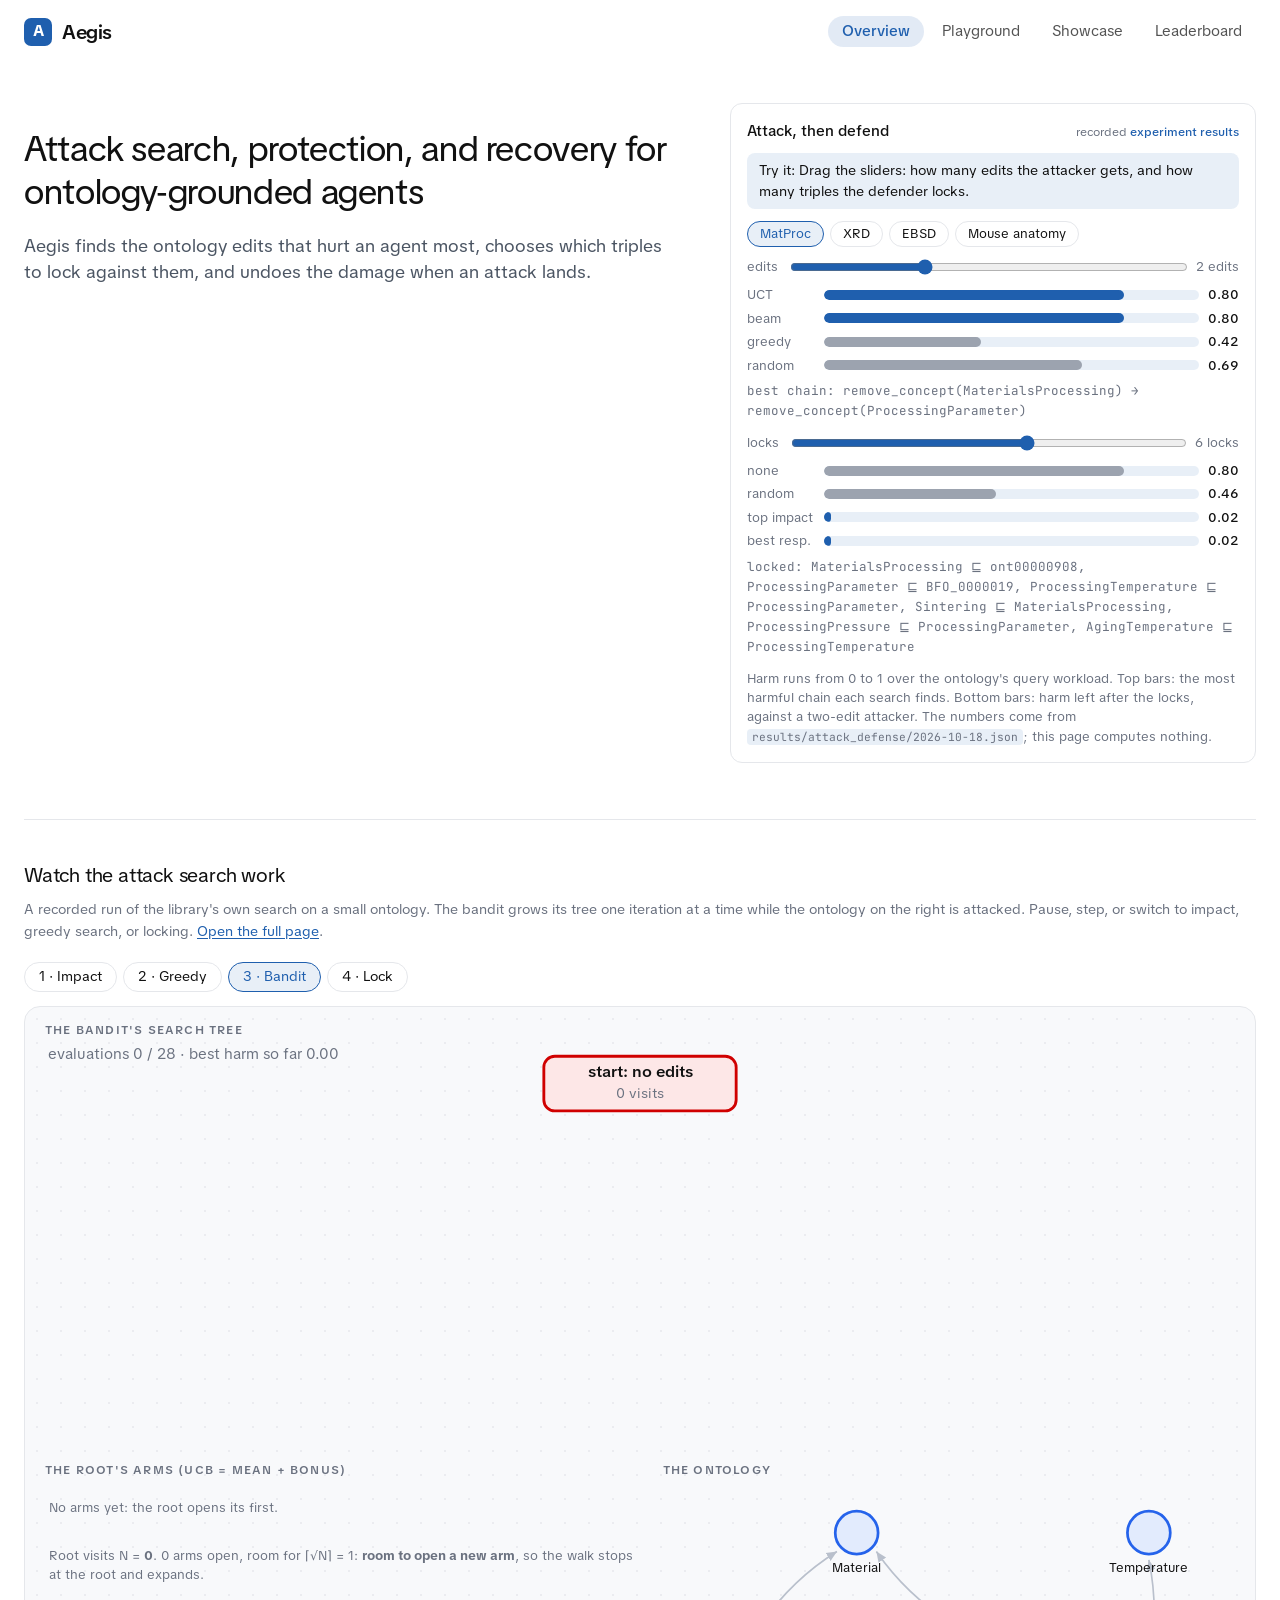
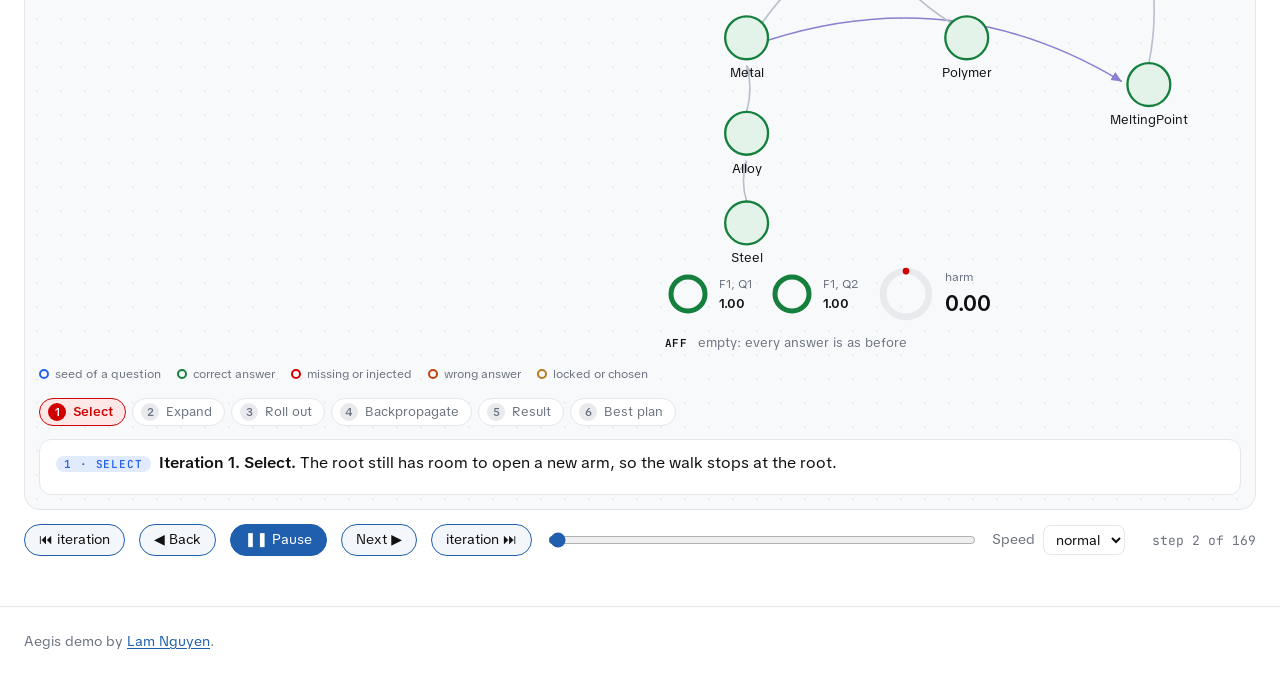
==== index.html @ e8155769 "Simplify: one shared header on every page (Overview, Playground, Showcase, and Leaderboard or Visual" ====
<!DOCTYPE html>
<html lang="en">
<head>
<meta charset="utf-8">
<meta name="viewport" content="width=device-width, initial-scale=1">
<link rel="preconnect" href="https://fonts.googleapis.com">
<link rel="preconnect" href="https://fonts.gstatic.com" crossorigin>
<link href="https://fonts.googleapis.com/css2?family=TikTok+Sans:wght@400;500;600;700&family=JetBrains+Mono:wght@400;500&display=swap" rel="stylesheet">
<link rel="icon" href="favicon.svg" type="image/svg+xml">
<link rel="stylesheet" href="style.css?v=3c8306c3">
<title>Aegis demo</title>
</head>
<body>
<a class="skip" href="#content">Skip to content</a>
<style>
.dsh { --dsh-acc: #1f5fae; box-sizing: border-box; max-width: 1280px; margin: 0 auto; padding: 16px 24px; display: flex; align-items: center;
  justify-content: space-between; gap: 12px 24px; flex-wrap: wrap; font-family: "TikTok Sans", system-ui, -apple-system, sans-serif; line-height: 1.4; }
.dsh a { text-decoration: none; color: inherit; }
.dsh-logo { display: flex; align-items: center; gap: 10px; font-size: 20px; font-weight: 600; letter-spacing: -0.02em; }
.dsh-mark { width: 28px; height: 28px; border-radius: 7px; background: #1f5fae; color: #fff; display: grid; place-items: center; font-size: 16px; font-weight: 700; }
.dsh-nav { display: flex; flex-wrap: wrap; gap: 4px; }
.dsh-nav a { padding: 5px 14px; border-radius: 999px; font-size: 15px; opacity: 0.72; }
.dsh-nav a:hover { opacity: 1; }
.dsh-nav a[aria-current] { opacity: 1; color: var(--dsh-acc); background: color-mix(in srgb, var(--dsh-acc) 13%, transparent); font-weight: 500; }
@media (max-width: 640px) { .dsh { padding: 12px 16px; } .dsh-nav a { padding: 4px 10px; font-size: 14px; } }
@media (prefers-color-scheme: dark) { .dsh { --dsh-acc: #6ea8ff; } }
</style>
<header class="dsh">
  <a class="dsh-logo" href="index.html"><span class="dsh-mark">A</span><span>Aegis</span></a>
  <nav class="dsh-nav" aria-label="Demos"><a href="index.html" aria-current="page">Overview</a><a href="playground.html">Playground</a><a href="showcase.html">Showcase</a><a href="leaderboard.html">Leaderboard</a></nav>
</header>
<main class="wrap" id="content" style="max-width:1280px">
<section class="hero">
  <div>
    <h1>Attack search, protection, and recovery for ontology-grounded agents</h1>
    <p class="lede">Aegis finds the ontology edits that hurt an agent most, chooses which triples to lock against them, and undoes the damage when an attack lands.</p>
  </div>
  <div class="demo-card" id="demo">
    <div class="head"><h3>Attack, then defend</h3><span class="tag">recorded <b>experiment results</b></span></div>
    <p class="try">Try it: Drag the sliders: how many edits the attacker gets, and how many triples the defender locks.</p>
    <div class="tabs" id="tabs" role="tablist"></div>
    <div class="slider"><span>edits</span><input id="budget" type="range" min="1" max="4" value="2" aria-label="Attacker edits"><span id="budget-out"></span></div>
    <div class="bars" id="attack"></div>
    <p class="chain" id="chain"></p>
    <div class="slider"><span>locks</span><input id="locks" type="range" min="0" max="5" value="3" aria-label="Locked triples"><span id="locks-out"></span></div>
    <div class="bars" id="defense"></div>
    <p class="chain" id="locked"></p>
    <p class="note">Harm runs from 0 to 1 over the ontology's query workload. Top bars: the most harmful chain each search finds. Bottom bars: harm left after the locks, against a two-edit attacker. The numbers come from <code>results/attack_defense/2026-10-18.json</code>; this page computes nothing.</p>
  </div>
</section>
<section class="block" id="watch">
  <h2>Watch the attack search work</h2>
  <p class="sub">A recorded run of the library's own search on a small ontology. The bandit grows its tree one iteration at a time while the ontology on the right is attacked. Pause, step, or switch to impact, greedy search, or locking. <a href="showcase.html">Open the full page</a>.</p>
  <div role="group" id="walk" data-act="2" data-autoplay="true" aria-label="Step-by-step replay">Loading the recorded run…</div>
</section>
<script src="demo.js?v=3a04c4bc"></script>
<script>/* Load the replay fresh: a cached page must never run an old one. */ fetch("walkthrough.js", { cache: "no-cache" }).then((r) => r.text()).then((t) => { const s = document.createElement("script"); s.textContent = t; document.body.append(s); });</script>
</main>
<footer class="site">Aegis demo by <a href="https://lamng3.com/">Lam Nguyen</a>.</footer>
</body>
</html>
---- style.css ----
:root {
  --primary: #1f5fae;
  --primary-5: rgba(31, 95, 174, 0.05);
  --primary-10: rgba(31, 95, 174, 0.1);
  --primary-15: rgba(31, 95, 174, 0.15);
  --primary-50: rgba(31, 95, 174, 0.5);
  --bg: #ffffff;
  --fg: #111111;
  --muted: #4b5563;
  --subtle: #6b7280;
  --faint: #9ca3af;
  --border: #e5e7eb;
  --warn: #a15c07;
  --warn-bg: rgba(161, 92, 7, 0.1);
  --bad: #b42318;
  --bad-bg: rgba(180, 35, 24, 0.09);
  --font: "TikTok Sans", ui-sans-serif, system-ui, -apple-system, "Segoe UI", sans-serif;
  --mono: "JetBrains Mono", ui-monospace, SFMono-Regular, Menlo, monospace;
}

@media (prefers-color-scheme: dark) {
  :root:not([data-theme="light"]) {
    --primary: #6ea8ff;
    --primary-5: rgba(110, 168, 255, 0.06);
    --primary-10: rgba(110, 168, 255, 0.1);
    --primary-15: rgba(110, 168, 255, 0.16);
    --primary-50: rgba(110, 168, 255, 0.5);
    --bg: #111214;
    --fg: #ececec;
    --muted: #b4b8bf;
    --subtle: #9096a0;
    --faint: #6b7280;
    --border: #2a2d33;
    --warn: #f0b252;
    --warn-bg: rgba(240, 178, 82, 0.12);
    --bad: #ff8a80;
    --bad-bg: rgba(255, 138, 128, 0.12);
  }
}

* { box-sizing: border-box; }
html { -webkit-text-size-adjust: 100%; scroll-behavior: smooth; }
body { margin: 0; background: var(--bg); color: var(--fg); font-family: var(--font); font-size: 16px; line-height: 1.55; }
::selection { background: var(--primary-15); }
a { color: var(--primary); text-underline-offset: 0.15em; }
button { font: inherit; color: inherit; }
button:not(:disabled) { cursor: pointer; }
.wrap { max-width: 1280px; margin: 0 auto; padding: 0 24px; }
.skip { position: absolute; left: -999px; top: 0; }
.skip:focus { left: 8px; top: 8px; background: var(--bg); padding: 8px; z-index: 5; }

/* Header */
header.site { display: flex; align-items: center; justify-content: space-between; gap: 24px; padding: 16px 24px; max-width: 1280px; margin: 0 auto; }
.logo { display: flex; align-items: center; gap: 10px; text-decoration: none; color: var(--fg); font-size: 22px; font-weight: 600; letter-spacing: -0.02em; }
.logo-mark { width: 30px; height: 30px; border-radius: 8px; background: var(--primary); color: var(--bg); display: grid; place-items: center; font-size: 18px; font-weight: 700; }
.logo b { color: var(--primary); font-weight: 600; }
nav.site { display: flex; align-items: center; gap: 24px; }
nav.site a { text-decoration: none; color: var(--fg); }
nav.site a:hover { color: var(--primary); }
nav.site a.pill { background: var(--primary-15); padding: 4px 16px; border-radius: 999px; }
nav.site a.pill:hover { background: var(--primary-50); color: var(--fg); }

/* Hero */
.hero { padding: 40px 0 56px; display: grid; grid-template-columns: 5fr 4fr; gap: 48px; align-items: start; }
.hero h1 { font-size: 36px; line-height: 1.2; font-weight: 400; margin: 24px 0 20px; max-width: 42rem; letter-spacing: -0.01em; }
.hero .lede { font-size: 18px; line-height: 1.4; color: var(--muted); margin: 0 0 28px; max-width: 42rem; }
.install { background: var(--primary-5); border: 1px solid var(--primary); border-radius: 10px; padding: 10px 14px; font-family: var(--mono); font-size: 13.5px; white-space: pre; overflow-x: auto; margin: 0 0 16px; }
.install .prompt { color: var(--primary-50); user-select: none; }
.actions { display: flex; gap: 8px; flex-wrap: wrap; }
.btn { border: 1px solid var(--primary); background: var(--primary-5); color: var(--fg); border-radius: 999px; padding: 4px 14px; font-size: 14px; text-decoration: none; }
.btn:hover:not(:disabled) { background: var(--primary-15); }
.btn:disabled { opacity: 0.45; }
.btn.solid { background: var(--primary); color: var(--bg); }

/* Live demo card */
.demo-card { border: 1px solid var(--border); border-radius: 12px; padding: 16px; }
.demo-card .head { display: flex; justify-content: space-between; align-items: baseline; margin-bottom: 10px; gap: 8px; }
.demo-card h3 { margin: 0; font-size: 15px; font-weight: 500; }
.tag { font-size: 12px; color: var(--subtle); white-space: nowrap; }
.tag b { color: var(--primary); font-weight: 500; }
.mems { display: grid; gap: 6px; margin: 4px 0 12px; }
.mem { border: 1px solid var(--border); border-radius: 8px; padding: 6px 10px; font-size: 13.5px; background: transparent; text-align: left; width: 100%; display: grid; grid-template-columns: 1fr auto; gap: 2px 10px; }
.mem:hover:not(:disabled) { border-color: var(--primary-50); }
.mem[aria-pressed="true"] { border-color: var(--primary); background: var(--primary-5); }
.mem .key { font-family: var(--mono); font-size: 12px; color: var(--subtle); }
.mem .txt { grid-column: 1; }
.mem.hidden { display: none; }
.chip { font-size: 11.5px; padding: 1px 8px; border-radius: 999px; align-self: start; grid-row: 1 / span 2; grid-column: 2; }
.chip.live { background: var(--primary-10); color: var(--primary); }
.chip.stale { background: var(--warn-bg); color: var(--warn); }
.chip.retracted { background: var(--bad-bg); color: var(--bad); }
.slider { display: grid; grid-template-columns: auto 1fr auto; gap: 10px; align-items: center; font-size: 13px; color: var(--subtle); }
.slider input { width: 100%; accent-color: var(--primary); }
.logline { font-family: var(--mono); font-size: 12px; color: var(--subtle); min-height: 2.9em; margin: 10px 0 0; }
.logline b { color: var(--fg); font-weight: 500; }
.note { font-size: 12.5px; color: var(--subtle); margin: 12px 0 0; }

/* Sections */
section.block { padding: 40px 0; border-top: 1px solid var(--border); }
section.block h2 { font-size: 20px; font-weight: 400; margin: 0 0 8px; }
section.block .sub { margin: 0 0 20px; font-size: 14px; color: var(--subtle); }
.cards { display: grid; grid-template-columns: repeat(auto-fill, minmax(260px, 1fr)); gap: 12px; }
a.card, div.card { border: 1px solid var(--border); border-radius: 12px; padding: 14px 16px; text-decoration: none; color: var(--fg); display: block; }
a.card:hover { border-color: var(--primary-50); background: var(--primary-5); }
a.card strong, div.card strong { display: block; font-weight: 500; margin-bottom: 2px; }
a.card span, div.card span { font-size: 14px; color: var(--muted); }

/* Manual */
.layout { max-width: 1280px; margin: 0 auto; padding: 0 24px; display: grid; grid-template-columns: 240px minmax(0, 1fr); gap: 48px; }
.nav { position: sticky; top: 0; align-self: start; max-height: 100vh; overflow-y: auto; padding: 8px 0 32px; font-size: 14px; }
.nav a { display: block; padding: 3px 10px; border-radius: 6px; text-decoration: none; color: var(--muted); }
.nav a:hover { color: var(--fg); background: var(--primary-5); }
.nav a[aria-current="page"] { color: var(--primary); background: var(--primary-10); font-weight: 500; }
.nav-part { margin: 18px 10px 4px; font-size: 11.5px; letter-spacing: 0.06em; text-transform: uppercase; color: var(--faint); }
.brand-desk { display: none; }
.search { width: 100%; padding: 6px 12px; border: 1px solid var(--border); border-radius: 999px; background: transparent; color: var(--fg); font: inherit; font-size: 14px; }
.search:focus { outline: 0; border-color: var(--primary); }
#results { list-style: none; padding: 0 0 0 10px; margin: 8px 0; }
#results li { margin: 4px 0; }
main { padding: 8px 0 64px; min-width: 0; max-width: 780px; }
.kicker { margin: 16px 0 0; font-size: 13px; color: var(--primary); }
h1 { font-size: 34px; font-weight: 400; line-height: 1.2; letter-spacing: -0.01em; margin: 4px 0 12px; }
.lede { font-size: 18px; line-height: 1.4; color: var(--muted); margin: 0 0 24px; }
h2 { font-size: 22px; font-weight: 500; margin: 40px 0 8px; letter-spacing: -0.01em; }
h3 { font-size: 17px; font-weight: 500; margin: 28px 0 6px; }
p, li { overflow-wrap: anywhere; }
li { margin: 3px 0; }
.toc { border: 1px solid var(--border); border-radius: 10px; padding: 10px 16px; margin: 0 0 24px; font-size: 14px; }
.toc strong { font-weight: 500; }
.toc ol { margin: 4px 0 0; padding-left: 1.2rem; }
.toc a { text-decoration: none; }
.callout { border-radius: 10px; padding: 10px 16px; margin: 18px 0; font-size: 15px; background: var(--primary-5); border-left: 3px solid var(--primary); }
.callout p:first-of-type { margin-top: 0; }
.callout p:last-child { margin-bottom: 0; }
.callout .label { display: block; font-size: 11.5px; letter-spacing: 0.06em; text-transform: uppercase; color: var(--primary); margin-bottom: 2px; }
.callout.next, .callout.warning { background: var(--warn-bg); border-color: var(--warn); }
.callout.next .label, .callout.warning .label { color: var(--warn); }
pre { background: var(--primary-5); border: 1px solid var(--border); border-radius: 10px; padding: 12px 14px; overflow-x: auto; font-family: var(--mono); font-size: 13.5px; line-height: 1.5; }
code { font-family: var(--mono); font-size: 0.9em; }
p code, li code, td code { background: var(--primary-10); border-radius: 4px; padding: 1px 5px; }
table { border-collapse: collapse; width: 100%; margin: 16px 0; font-size: 14.5px; display: block; overflow-x: auto; }
th, td { text-align: left; padding: 7px 12px; border-bottom: 1px solid var(--border); vertical-align: top; }
th { font-weight: 500; color: var(--subtle); }
footer.site { max-width: 1280px; margin: 0 auto; padding: 24px; border-top: 1px solid var(--border); font-size: 13.5px; color: var(--subtle); }
.nav-toggle, .nav-button { display: none; }

@media (max-width: 900px) {
  .hero { grid-template-columns: 1fr; gap: 28px; }
  .hero h1 { font-size: 30px; margin-top: 8px; }
  .layout { grid-template-columns: 1fr; gap: 0; }
  .nav { position: static; max-height: none; display: none; border-bottom: 1px solid var(--border); margin-bottom: 12px; }
  .nav-toggle:checked ~ .layout .nav { display: block; }
  .nav-button { display: inline-block; border: 1px solid var(--border); border-radius: 999px; padding: 2px 14px; font-size: 14px; }
  .brand-desk { display: block; font-weight: 500; padding: 4px 10px; }
  nav.site a:not(.pill) { display: none; }
  .wrap, .layout { padding: 0 16px; }
  header.site { padding: 12px 16px; }
}
.eyebrow { font-size: 12px; letter-spacing: 0.08em; text-transform: uppercase; color: var(--subtle); margin: 24px 0 4px; }
.prose-home { max-width: 780px; }
.prose-home h2 { margin-top: 28px; }

/* Attack and defense demo */
.tabs { display: flex; flex-wrap: wrap; gap: 6px; margin-bottom: 10px; }
.tab { border: 1px solid var(--border); background: transparent; border-radius: 999px; padding: 2px 12px; font-size: 13px; }
.tab[aria-selected="true"] { border-color: var(--primary); background: var(--primary-10); color: var(--primary); }
.bars { display: grid; gap: 4px; margin: 8px 0 6px; }
.bar { display: grid; grid-template-columns: 5.5em 1fr 2.6em; gap: 8px; align-items: center; font-size: 12.5px; color: var(--subtle); }
.bar i { display: block; height: 10px; border-radius: 5px; background: var(--primary-10); position: relative; overflow: hidden; }
.bar i::after { content: ""; position: absolute; inset: 0 auto 0 0; width: var(--w); background: var(--primary); border-radius: 5px; transition: width 0.2s; }
.bar.alt i::after { background: var(--faint); }
.bar b { font-weight: 500; color: var(--fg); text-align: right; font-variant-numeric: tabular-nums; }
.chain { font-family: var(--mono); font-size: 11.5px; color: var(--subtle); margin: 4px 0 12px; min-height: 2.6em; }

/* Phones: let grid children shrink so wide code scrolls inside its box instead of widening the page */
.hero > *, .layout > *, .demo-card, .cards > * { min-width: 0; }
.install, pre { max-width: 100%; }
.demo-card pre, .demo-card .bars { overflow-x: auto; }
@media (max-width: 900px) {
  body { overflow-x: hidden; }
  .bar { grid-template-columns: 5em 1fr 2.4em 3.2em; }
}
@media (max-width: 900px) {
  header.site { gap: 8px; }
  nav.site { gap: 8px; }
  .logo { font-size: 19px; gap: 8px; }
  nav.site a.pill { padding: 3px 10px; white-space: nowrap; font-size: 14px; }
}
body:not(:has(.layout)) .nav-button { display: none; }
/* Previous and next */
.pager { display: flex; justify-content: space-between; gap: 16px; margin: 40px 0 0; padding-top: 18px; border-top: 1px solid var(--border); }
.pager a { display: block; border: 1px solid var(--border); border-radius: 12px; padding: 10px 16px; text-decoration: none; color: var(--fg); min-width: 0; max-width: 48%; }
.pager a:hover { border-color: var(--primary-50); background: var(--primary-5); }
.pager a span { display: block; font-size: 12px; color: var(--subtle); }
.pager .next { margin-left: auto; text-align: right; }

.try { margin: 0 0 12px; padding: 7px 12px; border-radius: 8px; background: var(--primary-10); font-size: 13.5px; }

/* Arena: a ranked leaderboard in the manual's own theme (arena.js) */
.arena { margin: 8px 0 24px; }
main:has(.arena) { max-width: none; }
.arena .a-bar { display: flex; flex-wrap: wrap; gap: 10px 16px; align-items: center; margin: 0 0 14px; font-size: 14px; }
.arena .seg { display: inline-flex; gap: 6px; flex-wrap: wrap; }
.arena .seg button { border: 1px solid var(--border); background: transparent; border-radius: 999px; padding: 3px 13px; font-size: 13.5px; }
.arena .seg button[aria-pressed="true"] { border-color: var(--primary); background: var(--primary-10); color: var(--primary); }
.arena input[type="search"] { border: 1px solid var(--border); background: transparent; border-radius: 999px; padding: 4px 14px; font: inherit; font-size: 14px; min-width: 12em; color: var(--fg); }
.arena input[type="search"]:focus { outline: 0; border-color: var(--primary); }
.arena .a-sub { color: var(--subtle); font-size: 13.5px; margin: 0 0 14px; }
.podium { display: grid; grid-template-columns: repeat(3, minmax(0, 1fr)); gap: 12px; margin: 0 0 18px; align-items: end; }
.podium .slot { border: 1px solid var(--border); border-radius: 14px; padding: 14px 16px; display: grid; gap: 4px; position: relative; overflow: hidden; }
.podium .slot.r1 { order: 2; padding-top: 22px; padding-bottom: 20px; border-color: var(--gold); background: linear-gradient(180deg, color-mix(in srgb, var(--gold) 12%, transparent), transparent 70%); }
.podium .slot.r2 { order: 1; } .podium .slot.r3 { order: 3; }
.podium .slot.ours { box-shadow: inset 0 0 0 1.5px var(--primary-50); }
.medal { width: 28px; height: 28px; border-radius: 50%; display: grid; place-items: center; font-size: 14px; font-weight: 700; color: #fff; background: var(--m); }
.r1 .medal, td.rank .medal.r1 { --m: var(--gold); } .r2 .medal, td.rank .medal.r2 { --m: var(--silver); } .r3 .medal, td.rank .medal.r3 { --m: var(--bronze); }
.podium .name { font-weight: 500; font-size: 16px; overflow-wrap: anywhere; line-height: 1.25; }
.podium .score { font-size: 30px; font-weight: 500; letter-spacing: -0.01em; font-variant-numeric: tabular-nums; line-height: 1.1; }
.podium .meta { font-size: 12.5px; color: var(--subtle); min-height: 1.4em; }
.podium .slot.r1 .score { font-size: 36px; }
@media (max-width: 700px) { .podium { grid-template-columns: minmax(0, 1fr); } .podium .slot { order: unset !important; } }
.arena table { width: 100%; border-collapse: collapse; font-size: 14.5px; display: table; }
.arena th, .arena td { padding: 9px 10px; border-bottom: 1px solid var(--border); text-align: left; vertical-align: middle; }
.arena th { font-weight: 500; color: var(--subtle); white-space: nowrap; font-size: 13px; }
.arena th button { background: none; border: 0; padding: 0; font: inherit; color: inherit; cursor: pointer; }
.arena th button:hover, .arena th[aria-sort] button { color: var(--fg); }
.arena th[aria-sort="descending"] button::after { content: " ↓"; } .arena th[aria-sort="ascending"] button::after { content: " ↑"; }
.arena td.num, .arena th.num { text-align: right; font-variant-numeric: tabular-nums; }
.arena td.rank { width: 3.2em; }
.arena td.rank .medal { width: 24px; height: 24px; font-size: 12px; }
.arena td.rank .plain { color: var(--subtle); padding-left: 8px; }
.arena tr.ours td { background: var(--primary-5); }
.arena tr.ours td:first-child { box-shadow: inset 3px 0 0 var(--primary); }
.arena .nm { font-weight: 500; }
.arena .tags { display: flex; flex-wrap: wrap; gap: 4px 6px; margin-top: 3px; }
.arena .tag { display: inline-block; font-size: 11.5px; padding: 0 8px; border-radius: 999px; border: 1px solid var(--border); color: var(--subtle); white-space: nowrap; }
.arena .tag.ours { border-color: var(--primary-50); color: var(--primary); background: var(--primary-10); }
.arena .meter { display: grid; grid-template-columns: minmax(70px, 1fr) 3.4em; gap: 10px; align-items: center; min-width: 170px; }
.arena .meter i { display: block; height: 9px; border-radius: 5px; background: var(--primary-10); position: relative; overflow: hidden; }
.arena .meter i::after { content: ""; position: absolute; inset: 0 auto 0 0; width: var(--w); background: var(--primary); border-radius: 5px; }
.arena tr.other .meter i::after { background: var(--faint); }
.arena .meter b { font-weight: 500; text-align: right; font-variant-numeric: tabular-nums; }
.arena .none { color: var(--faint); }
.arena .a-foot { color: var(--subtle); font-size: 13px; margin: 12px 0 0; }
.arena .scroll { overflow-x: auto; }
@media (max-width: 720px) { .arena .opt { display: none; } .arena .meter { min-width: 120px; } }
:root { --gold: #b8860b; --silver: #8a94a3; --bronze: #b0693a; }
@media (prefers-color-scheme: dark) { :root:not([data-theme="light"]) { --gold: #d4a62a; --silver: #9aa4b2; --bronze: #c97b4a; } }

.btn.solid:hover:not(:disabled) { background: var(--primary); color: var(--bg); filter: brightness(1.12); }
.btn.solid:disabled { opacity: 0.5; }

/* Playground (pg.js) */
.pg { margin: 8px 0 24px; display: grid; gap: 16px; }
.pg-panel { border: 1px solid var(--border); border-radius: 12px; padding: 14px 16px; min-width: 0; }
.pg-panel > h3 { font-size: 15px; font-weight: 500; margin: 0 0 4px; }
.pg-panel > .pg-sub { font-size: 13.5px; color: var(--subtle); margin: 0 0 10px; }
.pg textarea { width: 100%; min-height: 9em; resize: vertical; border: 1px solid var(--border); border-radius: 10px; background: var(--primary-5); color: var(--fg); font: 13px/1.5 var(--mono); padding: 10px 12px; tab-size: 2; }
.pg textarea:focus, .pg select:focus, .pg input:focus { outline: 2px solid var(--primary); outline-offset: 1px; }
.pg select, .pg input[type="text"], .pg input[type="password"], .pg input[type="search"] { border: 1px solid var(--border); background: transparent; color: var(--fg); border-radius: 8px; padding: 5px 9px; font: inherit; font-size: 14px; max-width: 100%; }
.pg-row { display: flex; flex-wrap: wrap; gap: 8px 12px; align-items: center; margin: 10px 0 0; }
.pg-row .grow { flex: 1 1 14em; }
.pg-status { font-size: 13px; color: var(--subtle); }
.pg-line { font-size: 13.5px; color: var(--subtle); margin: 8px 0 0; }
.pg-line b { color: var(--fg); font-weight: 500; }
.pg-note { font-size: 13px; color: var(--subtle); margin: 8px 0 0; }
.pg-pre { font: 12.5px/1.5 var(--mono); background: var(--primary-5); border: 1px solid var(--border); border-radius: 10px; padding: 10px 12px; overflow: auto; margin: 8px 0 0; white-space: pre-wrap; }
.pg-scroll { overflow: auto; max-height: 26em; border: 1px solid var(--border); border-radius: 10px; margin-top: 10px; }
.pg-table { border-collapse: collapse; width: 100%; font-size: 13px; display: table; margin: 0; }
.pg-table th, .pg-table td { text-align: left; padding: 6px 10px; border-bottom: 1px solid var(--border); font-family: var(--mono); font-size: 12.5px; white-space: nowrap; }
.pg-table th { position: sticky; top: 0; background: var(--bg); color: var(--subtle); font-weight: 500; }
.pg-table tr:last-child td { border-bottom: 0; }
.pg-table td.pg-iri { color: var(--primary); } .pg-table td.pg-literal { color: var(--fg); } .pg-table td.pg-blank, .pg-table td.pg-unbound { color: var(--faint); }
.pg-error { border-left: 3px solid var(--bad, #b42318); background: color-mix(in srgb, var(--bad, #b42318) 10%, transparent); border-radius: 0 10px 10px 0; padding: 8px 12px; font: 13px/1.5 var(--mono); margin-top: 10px; white-space: pre-wrap; }
.pg-field { display: grid; gap: 3px; font-size: 12.5px; color: var(--subtle); }
.pg-field input { width: 100%; }
.pg-llm { display: grid; grid-template-columns: repeat(auto-fit, minmax(12em, 1fr)); gap: 10px; }
.pg-cols { display: grid; grid-template-columns: minmax(0, 1fr) minmax(0, 1fr); gap: 16px; }
@media (max-width: 900px) { .pg-cols { grid-template-columns: minmax(0, 1fr); } }
.pg-tag { display: inline-block; font-size: 11.5px; padding: 0 8px; border-radius: 999px; border: 1px solid var(--border); color: var(--subtle); }
.pg-tag.ok { border-color: var(--primary-50); color: var(--primary); background: var(--primary-10); }
.pg-tag.bad { border-color: var(--bad, #b42318); color: var(--bad, #b42318); }
.plan { list-style: none; margin: 8px 0 0; padding: 0; font: 12.5px/1.6 var(--mono); }
.plan li { display: flex; flex-wrap: wrap; gap: 4px 10px; align-items: baseline; padding-left: calc(var(--d) * 18px); }
.plan .op { color: var(--fg); } .plan .est { color: var(--subtle); }
.plan .rows { font-size: 11.5px; padding: 0 8px; border-radius: 999px; background: var(--primary-10); color: var(--primary); }
.plan .rows.off { background: color-mix(in srgb, var(--warn, #a15c07) 14%, transparent); color: var(--warn, #a15c07); }

.btn.solid:hover:not(:disabled) { background: var(--primary); color: var(--bg); filter: brightness(1.12); }
.btn.solid:disabled { opacity: 0.5; }
main:has(.pg) { max-width: none; }
.pg input[type="range"] { accent-color: var(--primary); }

/* Attack playground */
.tree, .tree ul { list-style: none; margin: 0; padding-left: 20px; border-left: 1px solid var(--border); }
.tree { border-left: 0; padding-left: 0; }
.tree li { margin: 4px 0; }
.cn { display: inline-flex; gap: 6px; align-items: center; font-size: 13.5px; border: 1px solid var(--border); border-radius: 999px; padding: 1px 10px; }
.cn.injected { border-style: dashed; border-color: var(--primary); color: var(--primary); }
.cn small { font-size: 11px; color: var(--subtle); }
.cn.hot { background: var(--bad-bg, rgba(180, 35, 24, 0.09)); }
.rel { font: 12.5px var(--mono); color: var(--subtle); margin: 2px 0; }
.rel.gone { text-decoration: line-through; }
.chain { font: 12.5px/1.6 var(--mono); }
.chain li { margin: 2px 0; }
.f1 { font-variant-numeric: tabular-nums; }
.pg progress { accent-color: var(--primary); width: 10em; height: 8px; }

/* Showcase page: a stage where the ontology and the search tree move together. Always light, in the art-visualization palette:
   a light surface, red for the attack and the cursor, green for what is right, orange for what is wrong, blue for seeds. */
main:has(#walk) { max-width: none; }
.stage { --s-bg: #f8f9fb; --s-surface: #ffffff; --s-fg: #111111; --s-dim: #6b7280; --s-line: #e5e7eb; --s-edge: #b9c0cc; --s-track: #e8eaee; --s-low: #9db0dc;
  --s-hit: #15803d; --s-hit-t: #e3f3e9; --s-seed: #2563eb; --s-seed-t: #e2ebfd; --s-bad: #d00000; --s-bad-t: #fde7e7; --s-spur: #c2410c; --s-spur-t: #fdebe0; --s-gold: #b7791f; --s-gold-t: #fbf0d6; --s-prop: #8b7fd0;
  position: relative; border-radius: 16px; color: var(--s-fg); overflow: hidden; border: 1px solid var(--s-line); background: var(--s-bg); }
.stage::before { content: ""; position: absolute; inset: 0; pointer-events: none; background-image: radial-gradient(var(--s-line) 1px, transparent 1px); background-size: 24px 24px; opacity: .7; }
.stage-grid { position: relative; display: grid; grid-template-columns: minmax(0, 1.05fr) minmax(0, 1fr); gap: 4px; padding: 14px 14px 4px; }
@media (max-width: 860px) { .stage-grid { grid-template-columns: minmax(0, 1fr); } }
.stage h4 { margin: 0 0 2px 6px; font-size: 12px; font-weight: 600; letter-spacing: .1em; text-transform: uppercase; color: var(--s-dim); }
.stage svg { width: 100%; height: auto; display: block; overflow: visible; }
.stage svg text { font-family: var(--font); fill: var(--s-fg); }

.caption { position: relative; margin: 0 14px 14px; padding: 12px 16px; border-radius: 12px; background: var(--s-surface); border: 1px solid var(--s-line); font-size: 15.5px; line-height: 1.45; min-height: 3.6em; }
.caption b { font-weight: 600; }
.caption .tag { display: inline-block; font: 600 11px var(--mono); letter-spacing: .08em; text-transform: uppercase; padding: 1px 8px; border-radius: 999px; margin-right: 8px; background: var(--s-seed-t); color: var(--s-seed); }
.caption .tag.attack { background: var(--s-bad-t); color: var(--s-bad); } .caption .tag.good { background: var(--s-hit-t); color: var(--s-hit); } .caption .tag.lock { background: var(--s-gold-t); color: var(--s-gold); }

/* graph */
.g-edge { fill: none; stroke: var(--s-edge); stroke-width: 1.7; transition: stroke .35s, opacity .35s, stroke-width .35s; }
.g-edge.prop { stroke-dasharray: 5 5; stroke: var(--s-prop); }
.g-edge.off { opacity: 0; }
.g-edge.gone { stroke: var(--s-bad); stroke-dasharray: 3 5; opacity: .6; }
.g-edge.new { stroke: var(--s-bad); stroke-width: 2.8; stroke-dasharray: 1; stroke-dashoffset: 0; animation: draw .7s ease-out; }
.g-edge.hot { stroke: var(--s-gold); stroke-width: 3.2; }
.g-edge.locked { stroke: var(--s-gold); stroke-width: 2.6; }
@keyframes draw { from { stroke-dashoffset: 1; } to { stroke-dashoffset: 0; } }
.g-node circle.body { fill: var(--s-surface); stroke: var(--s-edge); stroke-width: 1.8; transition: fill .35s, stroke .35s, opacity .35s; }
.g-node text { font-size: 13.5px; text-anchor: middle; dominant-baseline: central; pointer-events: none; }
.g-node { transition: opacity .35s; }
.g-node.off { opacity: 0; }
.g-node.hit circle.body { fill: var(--s-hit-t); stroke: var(--s-hit); stroke-width: 2.4; }
.g-node.seed circle.body { fill: var(--s-seed-t); stroke: var(--s-seed); stroke-width: 2.8; }
.g-node.spur circle.body { fill: var(--s-spur-t); stroke: var(--s-spur); stroke-width: 2.4; }
.g-node.miss circle.body { stroke: var(--s-bad); stroke-dasharray: 4 3; stroke-width: 2.2; }
.g-node.gone circle.body { stroke: var(--s-bad); stroke-dasharray: 3 4; fill: transparent; opacity: .7; }
.g-node.gone text { fill: var(--s-bad); opacity: .8; }
.g-node.new circle.body { fill: var(--s-bad-t); stroke: var(--s-bad); stroke-width: 2.6; }
.g-halo { opacity: 0; transition: opacity .5s, r .5s; pointer-events: none; }
.g-x { stroke: var(--s-bad); stroke-width: 2.6; stroke-linecap: round; transition: opacity .3s; }
.g-lock { transition: opacity .3s; }
.g-lock circle { fill: var(--s-surface); stroke: var(--s-gold); stroke-width: 1.6; } .g-lock path { fill: none; stroke: var(--s-gold); stroke-width: 1.6; } .g-lock rect { fill: var(--s-gold); }

/* gauges */
.gauges { display: flex; gap: 16px; align-items: center; flex-wrap: wrap; padding: 0 8px 6px; }
.gauge { display: flex; align-items: center; gap: 8px; font-size: 12px; color: var(--s-dim); }
.gauge svg { width: 46px; height: 46px; overflow: visible; }
.gauge circle { fill: none; stroke-width: 5; }
.gauge .trk { stroke: var(--s-track); } .gauge .val { stroke: var(--s-hit); stroke-linecap: round; transition: stroke-dasharray .5s, stroke .5s; }
.gauge b { font-size: 13px; color: var(--s-fg); display: block; font-weight: 600; }
.gauge.big svg { width: 62px; height: 62px; } .gauge.big .val { stroke: var(--s-bad); } .gauge.big b { font-size: 22px; }

/* left-hand panels */
.p-bars { display: grid; gap: 5px; padding: 8px 8px 4px; max-height: 392px; overflow: auto; }
.p-row { display: grid; grid-template-columns: minmax(8em, 15em) 1fr minmax(4.6em, max-content); gap: 10px; align-items: center; font-size: 12.5px; color: var(--s-dim); animation: rise .35s both; }
.p-row i { display: block; height: 10px; border-radius: 6px; background: var(--s-track); position: relative; overflow: hidden; }
.p-row i::after { content: ""; position: absolute; inset: 0 auto 0 0; width: var(--w); background: var(--s-seed); opacity: .75; border-radius: 6px; transform-origin: left; animation: grow .6s both; animation-delay: inherit; }
.p-row b { white-space: nowrap; text-align: right; font-weight: 600; color: var(--s-fg); font-variant-numeric: tabular-nums; }
.p-row.cur { color: var(--s-fg); } .p-row.cur i::after { background: var(--s-bad); opacity: 1; }
.p-row.pick { color: var(--s-fg); } .p-row.pick i::after { background: var(--s-hit); opacity: 1; }
.p-row.dim { opacity: .45; }
.p-row.lockrow i::after { background: var(--s-gold); opacity: 1; }
@keyframes grow { from { transform: scaleX(0); } to { transform: scaleX(1); } }
@keyframes rise { from { opacity: 0; transform: translateY(4px); } to { opacity: 1; transform: none; } }
.p-note { padding: 6px 10px 10px; font-size: 12.5px; color: var(--s-dim); }

/* tree */
.cell-tree { grid-column: 1 / -1; }
.cell-tree[hidden] { display: none; }
.t-edge { fill: none; stroke: var(--s-edge); stroke-linecap: round; opacity: .8; transition: stroke .4s, stroke-width .4s, opacity .4s; }
.t-edge.best { stroke: var(--s-gold); opacity: 1; }
.t-edge.sel { stroke: var(--s-bad); opacity: 1; }
.t-node { transition: transform .55s cubic-bezier(.3, .8, .3, 1), opacity .4s; }
.t-card { fill: var(--s-surface); stroke: var(--s-line); stroke-width: 1.4; transition: stroke .3s, fill .3s; }
.t-node.d0 .t-card { fill: var(--s-seed-t); stroke: var(--s-seed); }
.t-node.best .t-card { stroke: var(--s-gold); stroke-width: 2.2; }
.t-node.sel .t-card { stroke: var(--s-bad); stroke-width: 2.6; fill: var(--s-bad-t); }
.t-node.fresh .t-card { stroke: var(--s-hit); stroke-width: 2.6; fill: var(--s-hit-t); animation: pulse 1s ease-out; }
.t-node.d1.done { opacity: .6; }
.t-l1, .t-l2 { font-size: 14.5px; font-weight: 600; text-anchor: middle; }
.stage svg text.t-l2 { font-weight: 500; fill: var(--s-dim); }
.stage svg text.t-stat { font-size: 12.5px; text-anchor: middle; fill: var(--s-dim); font-variant-numeric: tabular-nums; }
.t-track { fill: var(--s-track); }
.t-bar { transition: width .4s, fill .4s; }
.stage svg text.t-star { font-size: 15px; text-anchor: middle; fill: var(--s-gold); opacity: 0; transition: opacity .3s; }
.t-node.best .t-star { opacity: 1; }
.t-node circle { stroke: var(--s-surface); stroke-width: 2; transition: r .4s, fill .4s, stroke .3s; }
.t-node.d2.best circle { stroke: var(--s-gold); stroke-width: 3; }
.t-node.d2.sel circle { stroke: var(--s-bad); stroke-width: 3; }
.t-node.d2.fresh circle { stroke: var(--s-hit); stroke-width: 3; animation: pulse 1s ease-out; }
.t-dlabel { font-size: 14px; font-weight: 600; }
.t-roll { fill: none; stroke: var(--s-spur); stroke-width: 2; stroke-dasharray: 4 5; animation: dash 1s linear infinite; }
.t-ghost { fill: var(--s-spur); }
@keyframes dash { to { stroke-dashoffset: -18; } }
@keyframes pulse { 0% { filter: drop-shadow(0 0 0 var(--s-hit)); } 40% { filter: drop-shadow(0 0 7px var(--s-hit)); } 100% { filter: none; } }
.stage svg text.t-ucb { font-size: 14px; fill: var(--s-bad); font-weight: 700; paint-order: stroke; stroke: var(--s-bg); stroke-width: 4px; }
.stage svg text.t-hud { font-size: 14px; fill: var(--s-dim); }
.stage svg text.t-harm { font-size: 14px; font-weight: 600; fill: var(--s-spur); }

/* the root's arms */
.arms { display: grid; gap: 7px; padding: 8px 8px 2px; }
.arm { display: grid; grid-template-columns: minmax(7em, 13em) 1fr auto 4.6em; gap: 10px; align-items: center; font-size: 12.5px; color: var(--s-dim); padding: 3px 6px; border-radius: 8px; border: 1px solid transparent; transition: background .25s, border-color .25s; }
.arm-name { color: var(--s-fg); font-weight: 500; white-space: nowrap; overflow: hidden; text-overflow: ellipsis; }
.arm-bar { display: flex; height: 12px; border-radius: 6px; background: var(--s-track); overflow: hidden; }
.arm-bar b { display: block; height: 100%; transition: width .45s; }
.arm-bonus { background: repeating-linear-gradient(135deg, var(--s-seed) 0 3px, transparent 3px 6px); opacity: .55; }
.arm-val { font-variant-numeric: tabular-nums; white-space: nowrap; color: var(--s-fg); }
.arm-n { text-align: right; font-variant-numeric: tabular-nums; }
.arm.chosen { border-color: var(--s-bad); background: var(--s-bad-t); }
.arm.chosen .arm-name::before { content: "▸ "; color: var(--s-bad); }
.arm.done { opacity: .55; } .arm.new .arm-val { color: var(--s-hit); font-weight: 600; }

/* transport and code */
.transport { display: flex; flex-wrap: wrap; gap: 10px 14px; align-items: center; margin: 14px 0 10px; }
.transport .btn { min-width: 2.6em; }
.transport input[type="range"] { flex: 1 1 220px; accent-color: var(--primary); }
.transport .count { font: 13px var(--mono); color: var(--subtle); min-width: 9em; text-align: right; }
.code-grid { display: grid; grid-template-columns: minmax(0, 1.6fr) minmax(0, 1fr); gap: 16px; margin-top: 16px; }
@media (max-width: 860px) { .code-grid { grid-template-columns: minmax(0, 1fr); } }
pre.pseudo { padding: 8px 0; white-space: pre; overflow-x: auto; }
pre.pseudo span.ln { display: block; padding: 0 14px 0 11px; border-left: 3px solid transparent; transition: background .25s, border-color .25s; }
pre.pseudo span.ln.on { background: color-mix(in srgb, #d00000 9%, var(--bg)); border-left-color: #d00000; color: var(--fg); font-weight: 500; }
pre.pseudo span.ln .res { display: block; font-style: normal; color: #15803d; font-weight: 500; white-space: normal; padding: 1px 0 3px 2.2em; }
@media (prefers-color-scheme: dark) { :root:not([data-theme="light"]) pre.pseudo span.ln.on { background: color-mix(in srgb, #ff6b6b 12%, var(--bg)); border-left-color: #ff6b6b; } :root:not([data-theme="light"]) pre.pseudo span.ln .res { color: #4ade80; } }
.vars { display: grid; gap: 6px; font-size: 13px; }
.vars div { display: grid; grid-template-columns: 7.5em 1fr; gap: 8px; align-items: baseline; }
.vars span { color: var(--subtle); } .vars code { word-break: break-word; }
.legend-art { display: flex; flex-wrap: wrap; gap: 6px 16px; padding: 0 14px 12px; font-size: 12px; color: var(--s-dim); position: relative; }
.legend-art span { display: inline-flex; align-items: center; gap: 6px; } .legend-art i { width: 10px; height: 10px; border-radius: 50%; border: 2px solid var(--c); display: inline-block; }
@media (prefers-reduced-motion: reduce) { .stage * { animation: none !important; transition: none !important; } }
.walk .seg { display: inline-flex; gap: 6px; flex-wrap: wrap; margin: 0 0 14px; }
.walk .seg button { border: 1px solid var(--border); background: transparent; border-radius: 999px; padding: 3px 14px; font-size: 14px; }
.walk .seg button[aria-pressed="true"] { border-color: var(--primary); background: var(--primary-10); color: var(--primary); }
.walk select { border: 1px solid var(--border); background: transparent; color: var(--fg); border-radius: 8px; padding: 4px 8px; font: inherit; }
.walk .transport label { display: inline-flex; align-items: center; gap: 8px; color: var(--subtle); font-size: 14px; }
.walk .panel-lite { border: 1px solid var(--border); border-radius: 12px; padding: 14px 16px; min-width: 0; }
.walk .panel-lite h3 { font-size: 15px; font-weight: 500; margin: 0 0 10px; }
.phases { position: relative; list-style: none; display: flex; flex-wrap: wrap; gap: 6px; margin: 0; padding: 0 14px 10px; counter-reset: ph; }
.phases li { counter-increment: ph; font-size: 13px; padding: 3px 12px 3px 8px; border-radius: 999px; border: 1px solid var(--s-line); background: var(--s-surface); color: var(--s-dim); display: inline-flex; align-items: center; gap: 7px; transition: background .25s, color .25s, border-color .25s; }
.phases li::before { content: counter(ph); display: inline-grid; place-items: center; width: 18px; height: 18px; border-radius: 50%; background: var(--s-track); color: var(--s-dim); font-size: 11px; font-weight: 600; }
.phases li.past { color: var(--s-fg); } .phases li.past::before { background: var(--s-hit-t); color: var(--s-hit); }
.phases li.on { border-color: var(--s-bad); background: var(--s-bad-t); color: var(--s-bad); font-weight: 600; } .phases li.on::before { background: var(--s-bad); color: #fff; }
.aff { display: flex; flex-wrap: wrap; align-items: center; gap: 6px 10px; padding: 2px 8px 8px; font-size: 12.5px; color: var(--s-dim); }
.aff > b { font: 600 11px var(--mono); letter-spacing: .08em; color: var(--s-fg); }
.aff-q { display: inline-flex; flex-wrap: wrap; gap: 4px; align-items: center; color: var(--s-fg); font-weight: 600; }
.aff i { font-style: normal; font-weight: 500; font-size: 12px; padding: 0 7px; border-radius: 999px; }
.aff i.rm { background: var(--s-bad-t); color: var(--s-bad); } .aff i.add { background: var(--s-spur-t); color: var(--s-spur); }
.cell-tree #wt-tree { overflow-x: auto; }
.cell-tree #wt-tree svg { min-width: 760px; }
.stage svg text.t-more { font-size: 12.5px; text-anchor: middle; fill: var(--s-dim); }
.t-node.d2 .t-l1 { font-size: 13px; }

/* the best attack plan */
.g-badge circle { fill: var(--s-surface); stroke: var(--s-bad); stroke-width: 2; stroke-dasharray: 3 3; }
.g-badge text { font-size: 12px; font-weight: 700; fill: var(--s-bad) !important; }
.g-badge.on circle { fill: var(--s-bad); stroke-dasharray: none; } .g-badge.on text { fill: #fff !important; }
.g-badge.now circle { animation: badge 1.2s ease-out; }
@keyframes badge { 0% { r: 11; } 30% { r: 15; } 100% { r: 11; } }
.plan { padding: 6px 8px 4px; }
.plan-title { margin: 0 0 10px; font-size: 14px; color: var(--s-fg); }
.stops { list-style: none; margin: 0; padding: 0; position: relative; }
.stops::before { content: ""; position: absolute; left: 13px; top: 14px; bottom: 14px; width: 2px; background: var(--s-line); }
.stop { position: relative; display: grid; grid-template-columns: 28px 1fr; gap: 12px; padding: 0 0 14px; opacity: .55; transition: opacity .3s; }
.stop.done, .stop.now { opacity: 1; }
.stop-n { z-index: 1; width: 28px; height: 28px; border-radius: 50%; display: grid; place-items: center; font: 700 13px var(--font); background: var(--s-surface); border: 2px solid var(--s-edge); color: var(--s-dim); }
.stop.done .stop-n { background: var(--s-bad-t); border-color: var(--s-bad); color: var(--s-bad); }
.stop.now .stop-n { background: var(--s-bad); border-color: var(--s-bad); color: #fff; }
.stop:first-child .stop-n { border-color: var(--s-hit); color: var(--s-hit); background: var(--s-hit-t); }
.stop-body { min-width: 0; border: 1px solid var(--s-line); background: var(--s-surface); border-radius: 10px; padding: 8px 12px; }
.stop.now .stop-body { border-color: var(--s-bad); box-shadow: 0 0 0 3px var(--s-bad-t); }
.stop-body > b { font-size: 14px; font-weight: 600; }
.stop-harm { display: grid; grid-template-columns: 1fr auto; gap: 10px; align-items: center; margin: 6px 0 4px; font-size: 12.5px; color: var(--s-dim); }
.stop-harm i { display: block; height: 8px; border-radius: 5px; background: var(--s-track); overflow: hidden; }
.stop-harm i b { display: block; height: 100%; background: var(--s-bad); border-radius: 5px; transition: width .4s; }
.stop-body .aff { padding: 2px 0 0; }
.stop-body .p-note { padding: 2px 0 0; }
.walk .plan, .walk .plan b, .walk .plan span, .walk .plan i, .walk .plan p, .walk .plan div { font-family: var(--font); }

/* Demo site */
main.demo-page { max-width: 1100px; }
main.demo-page:has(.pg, .arena) { max-width: 1280px; }
.demo-section { margin-top: 40px; }
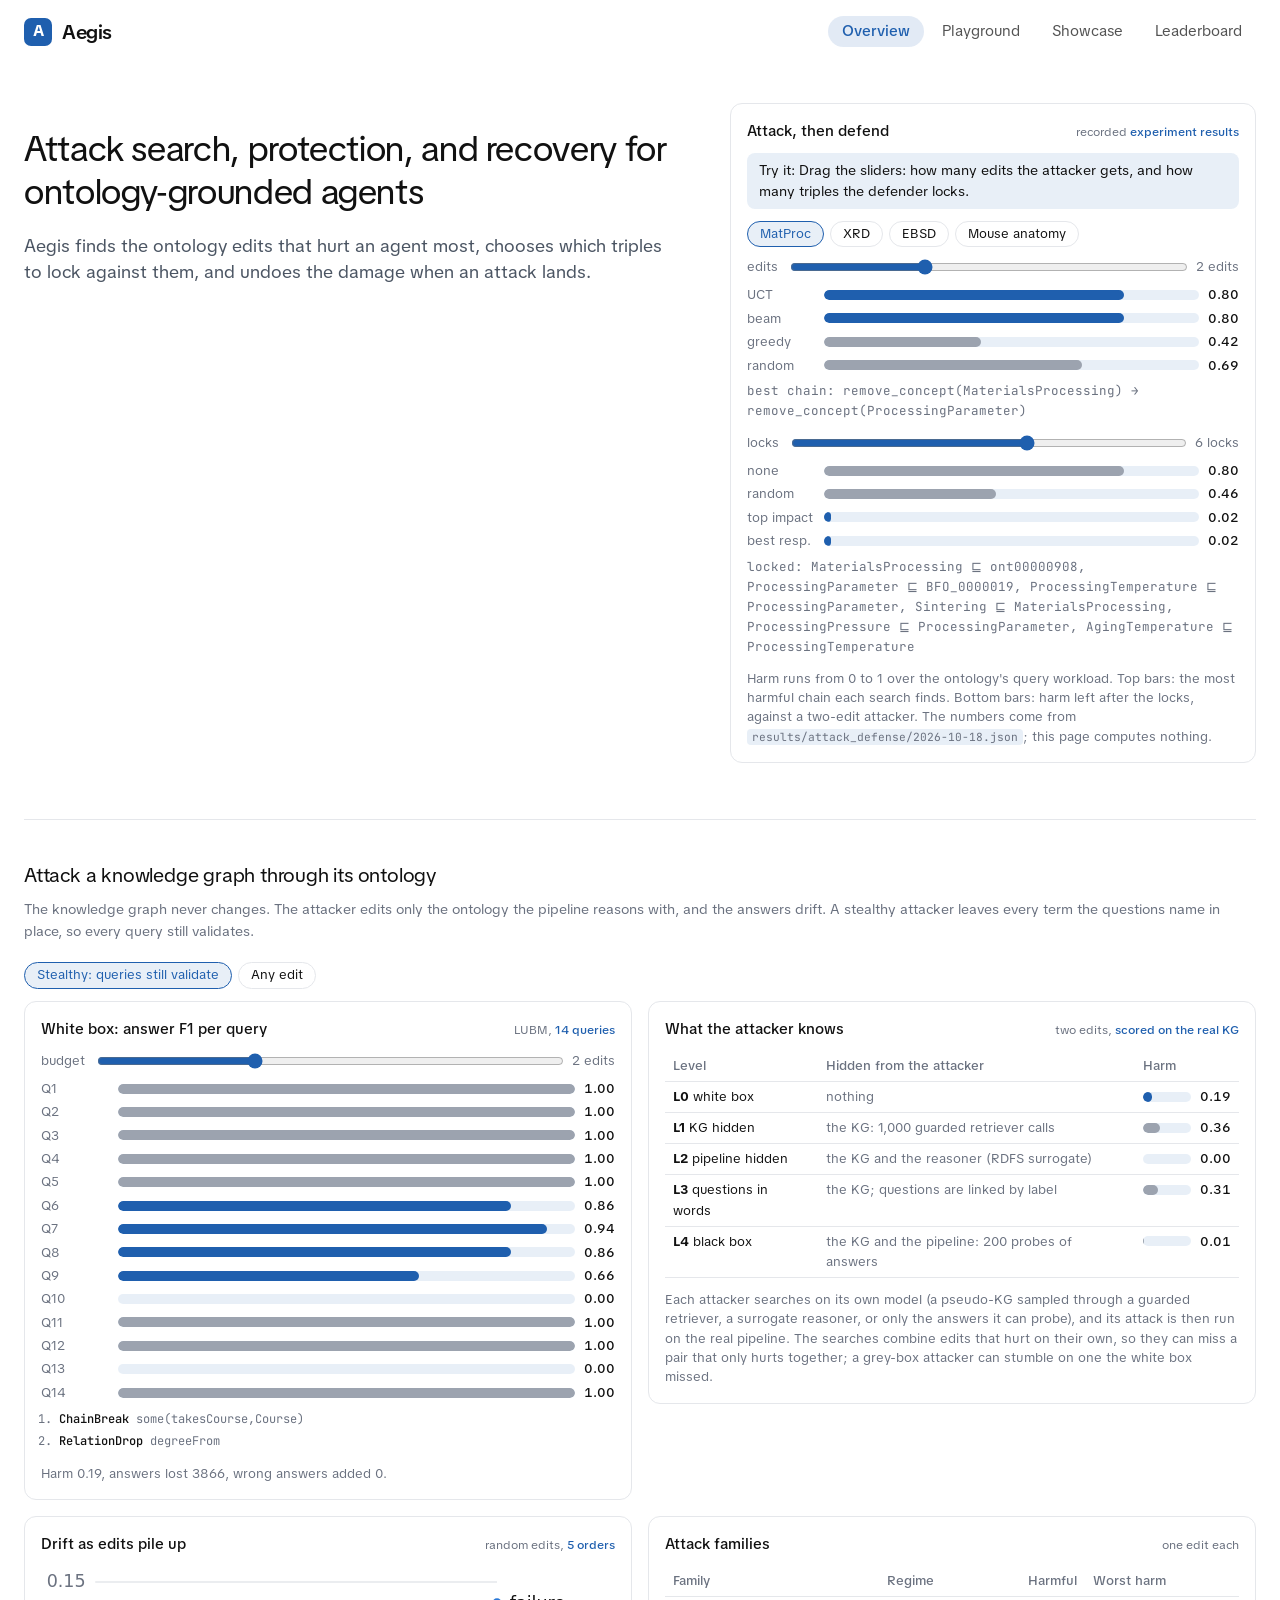
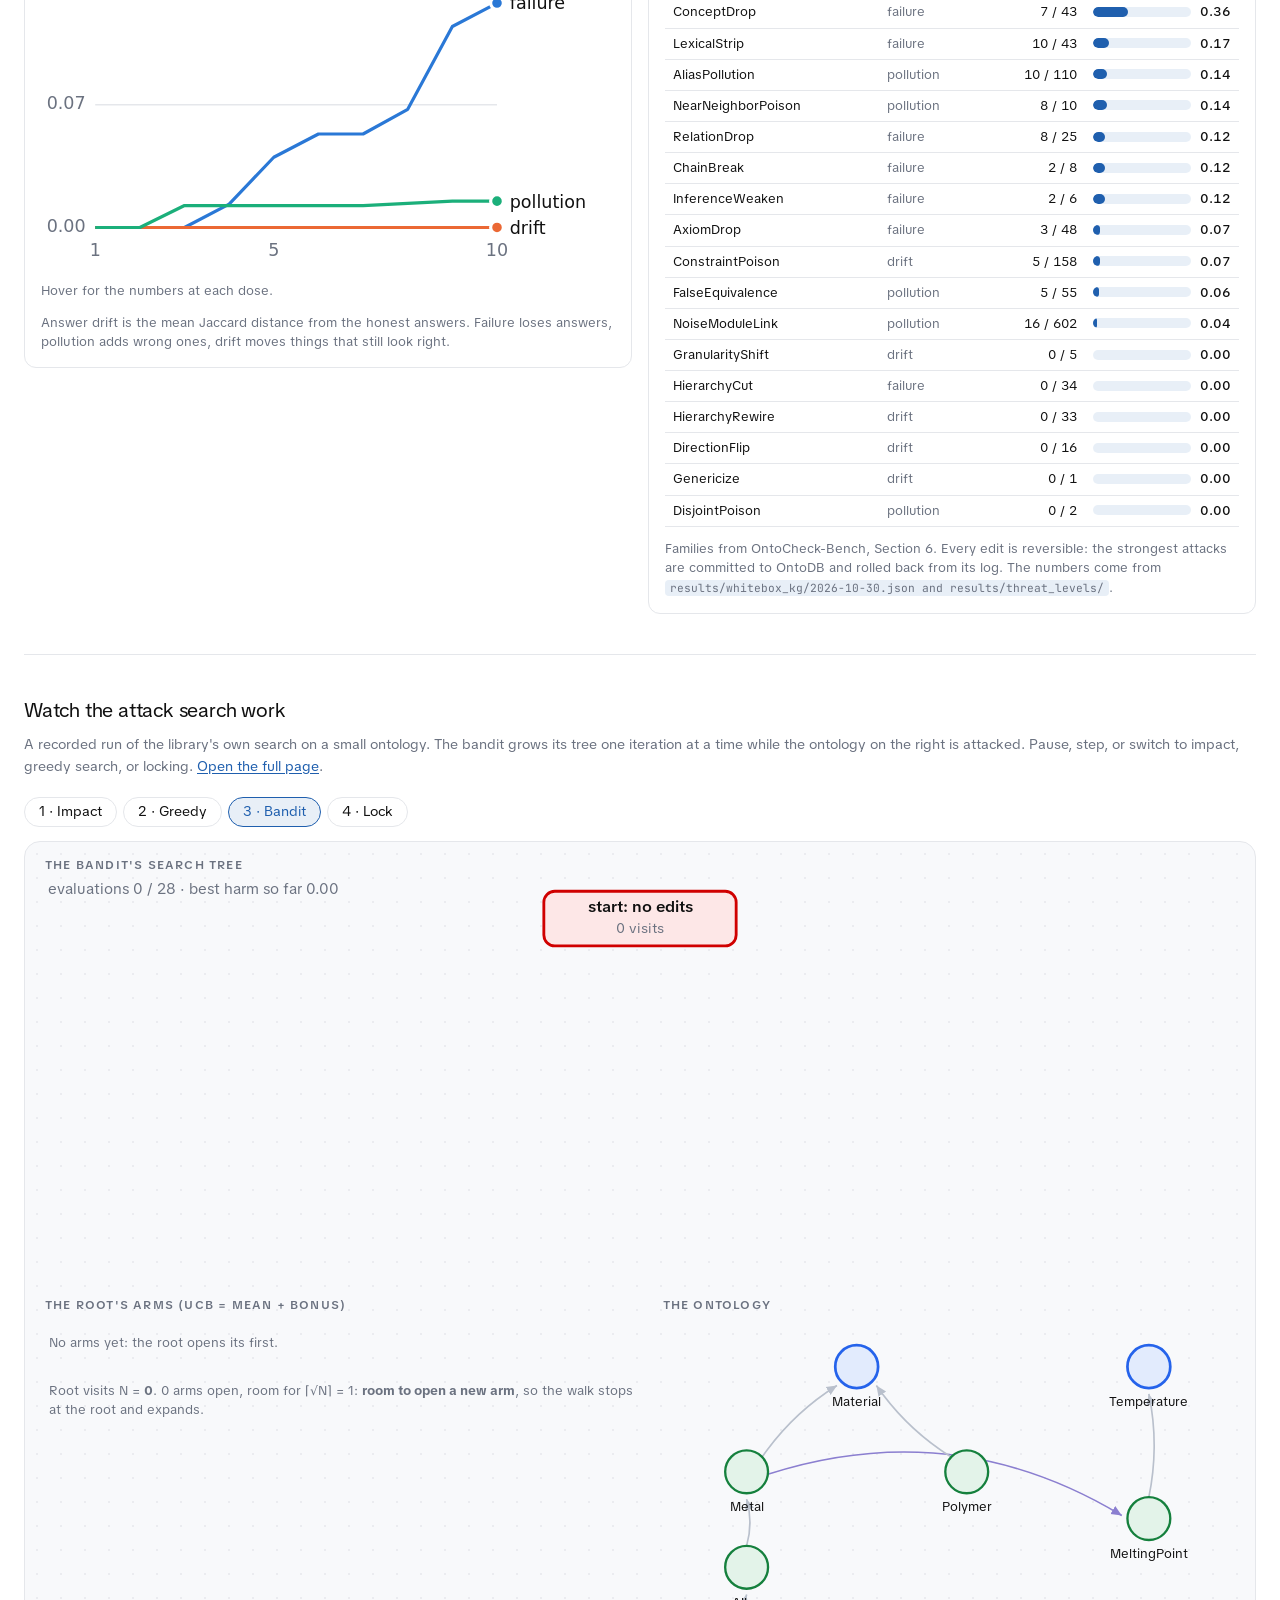
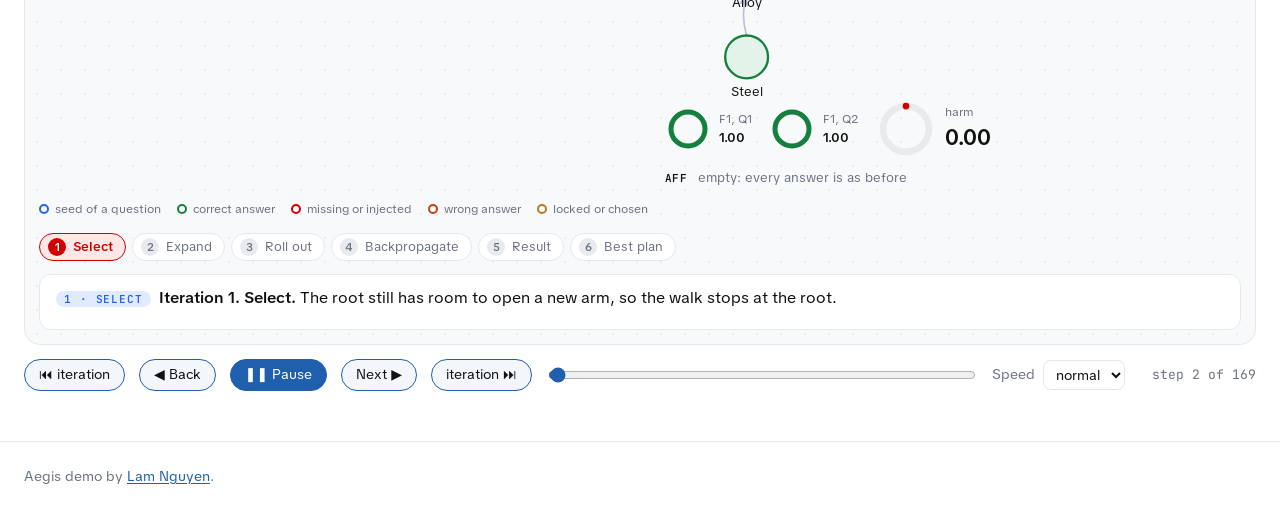
==== commit b64f2823: "Aegis demo: attack a knowledge graph through its ontology (threat levels, per-query F1, drift curves" ====
--- a/index.html
+++ b/index.html
@@ -7,7 +7,7 @@
 <link rel="preconnect" href="https://fonts.gstatic.com" crossorigin>
 <link href="https://fonts.googleapis.com/css2?family=TikTok+Sans:wght@400;500;600;700&family=JetBrains+Mono:wght@400;500&display=swap" rel="stylesheet">
 <link rel="icon" href="favicon.svg" type="image/svg+xml">
-<link rel="stylesheet" href="style.css?v=3c8306c3">
+<link rel="stylesheet" href="style.css?v=c5a575b6">
 <title>Aegis demo</title>
 </head>
 <body>
@@ -48,12 +48,43 @@
     <p class="note">Harm runs from 0 to 1 over the ontology's query workload. Top bars: the most harmful chain each search finds. Bottom bars: harm left after the locks, against a two-edit attacker. The numbers come from <code>results/attack_defense/2026-10-18.json</code>; this page computes nothing.</p>
   </div>
 </section>
+<section class="block" id="kg-attack">
+  <h2>Attack a knowledge graph through its ontology</h2>
+  <p class="sub">The knowledge graph never changes. The attacker edits only the ontology the pipeline reasons with, and the answers drift. A stealthy attacker leaves every term the questions name in place, so every query still validates.</p>
+  <div class="tabs" id="kg-arms" role="tablist"></div>
+  <div class="kg-grid">
+    <div class="demo-card">
+      <div class="head"><h3>White box: answer F1 per query</h3><span class="tag">LUBM, <b>14 queries</b></span></div>
+      <div class="slider"><span>budget</span><input id="kg-budget" type="range" min="1" max="4" value="2" aria-label="Edits"><span id="kg-budget-out"></span></div>
+      <div class="bars" id="kg-bars"></div>
+      <ol class="kg-mutations" id="kg-mutations"></ol>
+      <p class="note" id="kg-summary"></p>
+    </div>
+    <div class="demo-card">
+      <div class="head"><h3>What the attacker knows</h3><span class="tag">two edits, <b>scored on the real KG</b></span></div>
+      <table class="kg-table"><thead><tr><th scope="col">Level</th><th scope="col">Hidden from the attacker</th><th scope="col">Harm</th></tr></thead><tbody id="kg-levels"></tbody></table>
+      <p class="note">Each attacker searches on its own model (a pseudo-KG sampled through a guarded retriever, a surrogate reasoner, or only the answers it can probe), and its attack is then run on the real pipeline. The searches combine edits that hurt on their own, so they can miss a pair that only hurts together; a grey-box attacker can stumble on one the white box missed.</p>
+    </div>
+    <div class="demo-card">
+      <div class="head"><h3>Drift as edits pile up</h3><span class="tag">random edits, <b>5 orders</b></span></div>
+      <svg class="kg-drift" id="kg-drift" role="img" aria-label="Answer drift against number of random edits, for failure, drift, and pollution"></svg>
+      <p class="note" id="kg-drift-tip"></p>
+      <p class="note">Answer drift is the mean Jaccard distance from the honest answers. Failure loses answers, pollution adds wrong ones, drift moves things that still look right.</p>
+    </div>
+    <div class="demo-card">
+      <div class="head"><h3>Attack families</h3><span class="tag">one edit each</span></div>
+      <table class="kg-table"><thead><tr><th scope="col">Family</th><th scope="col">Regime</th><th scope="col" class="num">Harmful</th><th scope="col">Worst harm</th></tr></thead><tbody id="kg-families"></tbody></table>
+      <p class="note">Families from OntoCheck-Bench, Section 6. Every edit is reversible: the strongest attacks are committed to OntoDB and rolled back from its log. The numbers come from <code>results/whitebox_kg/2026-10-30.json and results/threat_levels/</code>.</p>
+    </div>
+  </div>
+</section>
 <section class="block" id="watch">
   <h2>Watch the attack search work</h2>
   <p class="sub">A recorded run of the library's own search on a small ontology. The bandit grows its tree one iteration at a time while the ontology on the right is attacked. Pause, step, or switch to impact, greedy search, or locking. <a href="showcase.html">Open the full page</a>.</p>
   <div role="group" id="walk" data-act="2" data-autoplay="true" aria-label="Step-by-step replay">Loading the recorded run…</div>
 </section>
 <script src="demo.js?v=3a04c4bc"></script>
+<script src="kgattack.js?v=bffe622e"></script>
 <script>/* Load the replay fresh: a cached page must never run an old one. */ fetch("walkthrough.js", { cache: "no-cache" }).then((r) => r.text()).then((t) => { const s = document.createElement("script"); s.textContent = t; document.body.append(s); });</script>
 </main>
 <footer class="site">Aegis demo by <a href="https://lamng3.com/">Lam Nguyen</a>.</footer>
--- a/style.css
+++ b/style.css
@@ -483,6 +483,28 @@
 .stop-body .p-note { padding: 2px 0 0; }
 .walk .plan, .walk .plan b, .walk .plan span, .walk .plan i, .walk .plan p, .walk .plan div { font-family: var(--font); }
 
+/* KG attack section */
+.kg-grid { display: grid; grid-template-columns: repeat(2, minmax(0, 1fr)); gap: 16px; align-items: start; margin-top: 12px; }
+.kg-mutations { font: 12px/1.6 var(--mono); color: var(--subtle); margin: 8px 0; padding-left: 18px; }
+.kg-mutations b { color: var(--fg); font-weight: 500; }
+.kg-table { display: table; font-size: 13px; margin: 0 0 8px; }
+.kg-table th, .kg-table td { padding: 5px 8px; }
+.kg-table .num { text-align: right; font-variant-numeric: tabular-nums; white-space: nowrap; }
+.kg-table .muted { color: var(--subtle); }
+.kg-table .bar.meter { grid-template-columns: 1fr 2.6em; min-width: 7em; }
+.kg-drift { width: 100%; height: auto; display: block; --s1: #2a78d6; --s2: #eb6834; --s3: #1baf7a; }
+.kg-drift .grid { stroke: var(--border); stroke-width: 1; }
+.kg-drift .tick, .kg-drift .lab { font: 11px var(--sans, system-ui); fill: var(--subtle); }
+.kg-drift .lab { fill: var(--fg); }
+.kg-drift .line { fill: none; stroke-width: 2; stroke-linejoin: round; }
+.kg-drift .cross { stroke: var(--subtle); stroke-width: 1; stroke-dasharray: 3 3; }
+.kg-drift .s1 { stroke: var(--s1); } .kg-drift .s2 { stroke: var(--s2); } .kg-drift .s3 { stroke: var(--s3); }
+.kg-drift .dot { stroke: var(--bg); stroke-width: 2; }
+.kg-drift .dot.s1 { fill: var(--s1); } .kg-drift .dot.s2 { fill: var(--s2); } .kg-drift .dot.s3 { fill: var(--s3); }
+@media (prefers-color-scheme: dark) { .kg-drift { --s1: #3987e5; --s2: #d95926; --s3: #199e70; } }
+.tab:disabled { opacity: 0.45; cursor: default; }
+@media (max-width: 900px) { .kg-grid { grid-template-columns: minmax(0, 1fr); } .kg-table { display: block; overflow-x: auto; } }
+
 /* Demo site */
 main.demo-page { max-width: 1100px; }
 main.demo-page:has(.pg, .arena) { max-width: 1280px; }
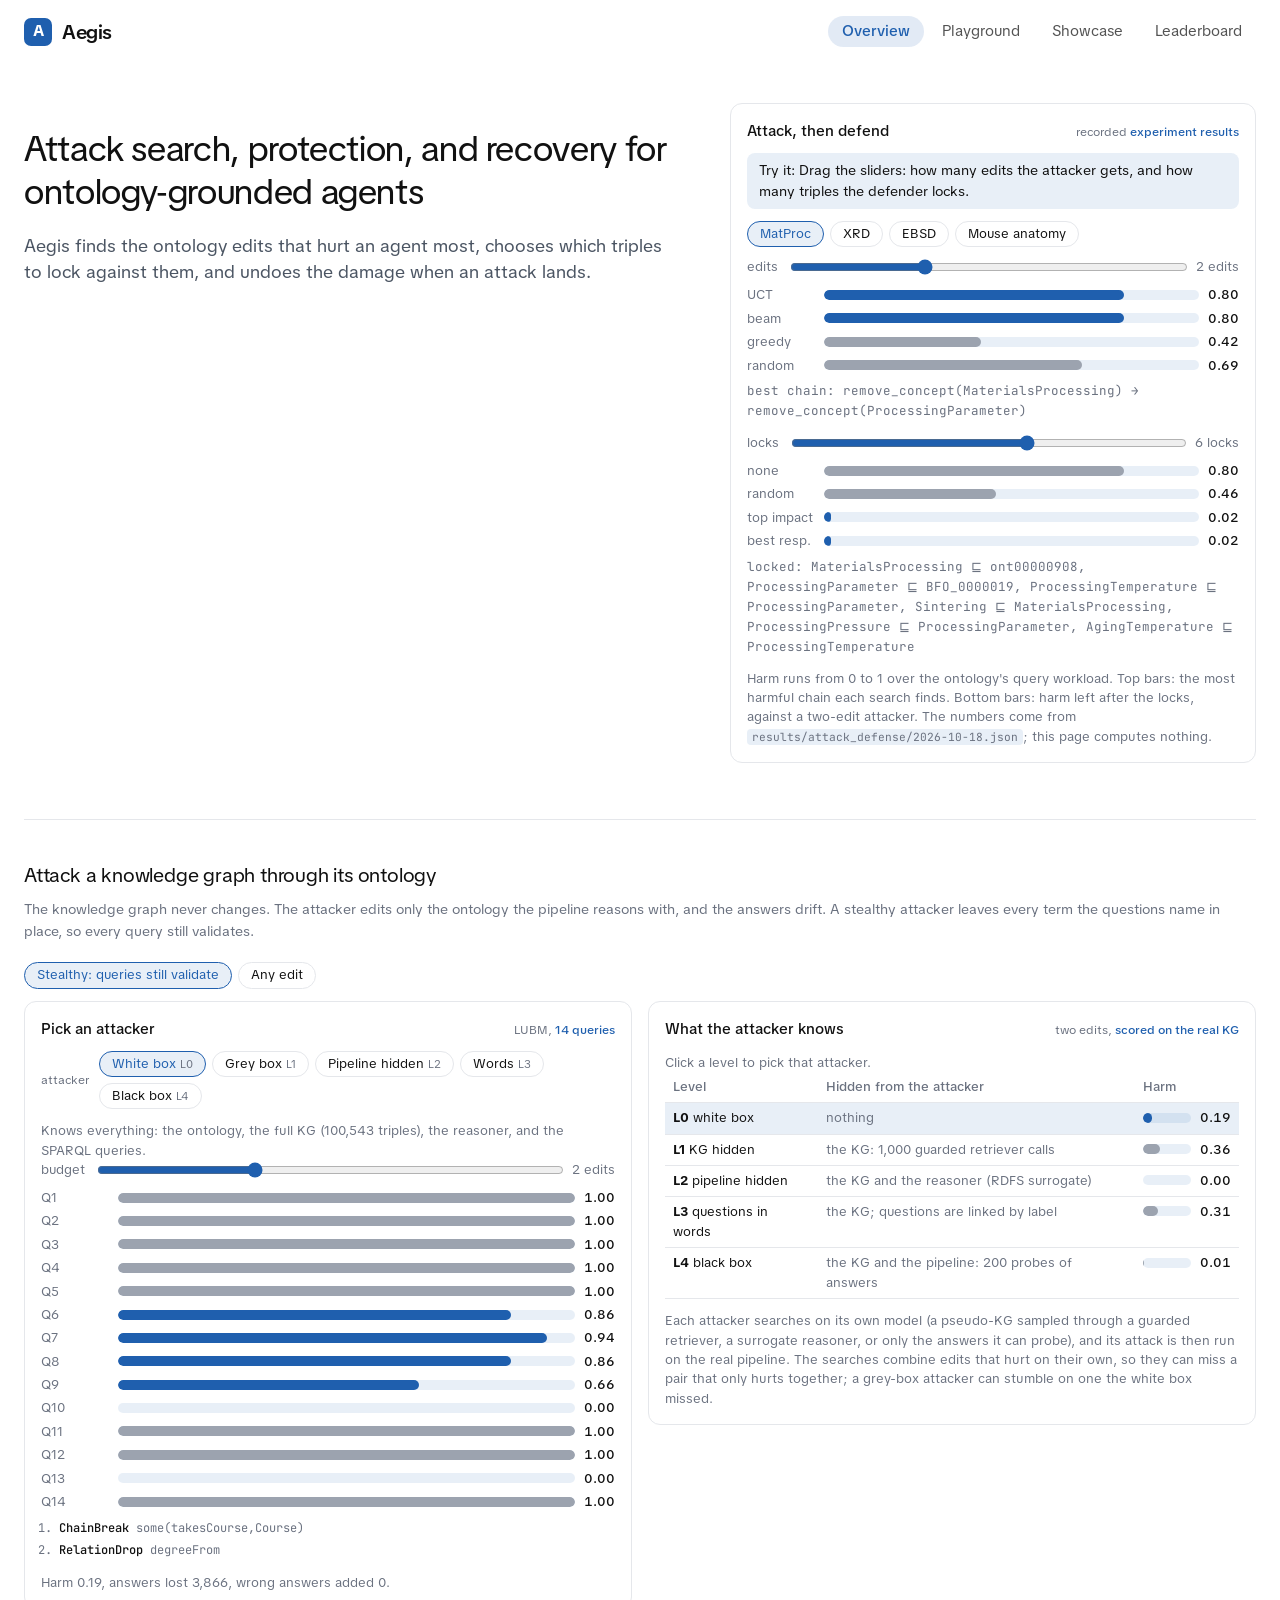
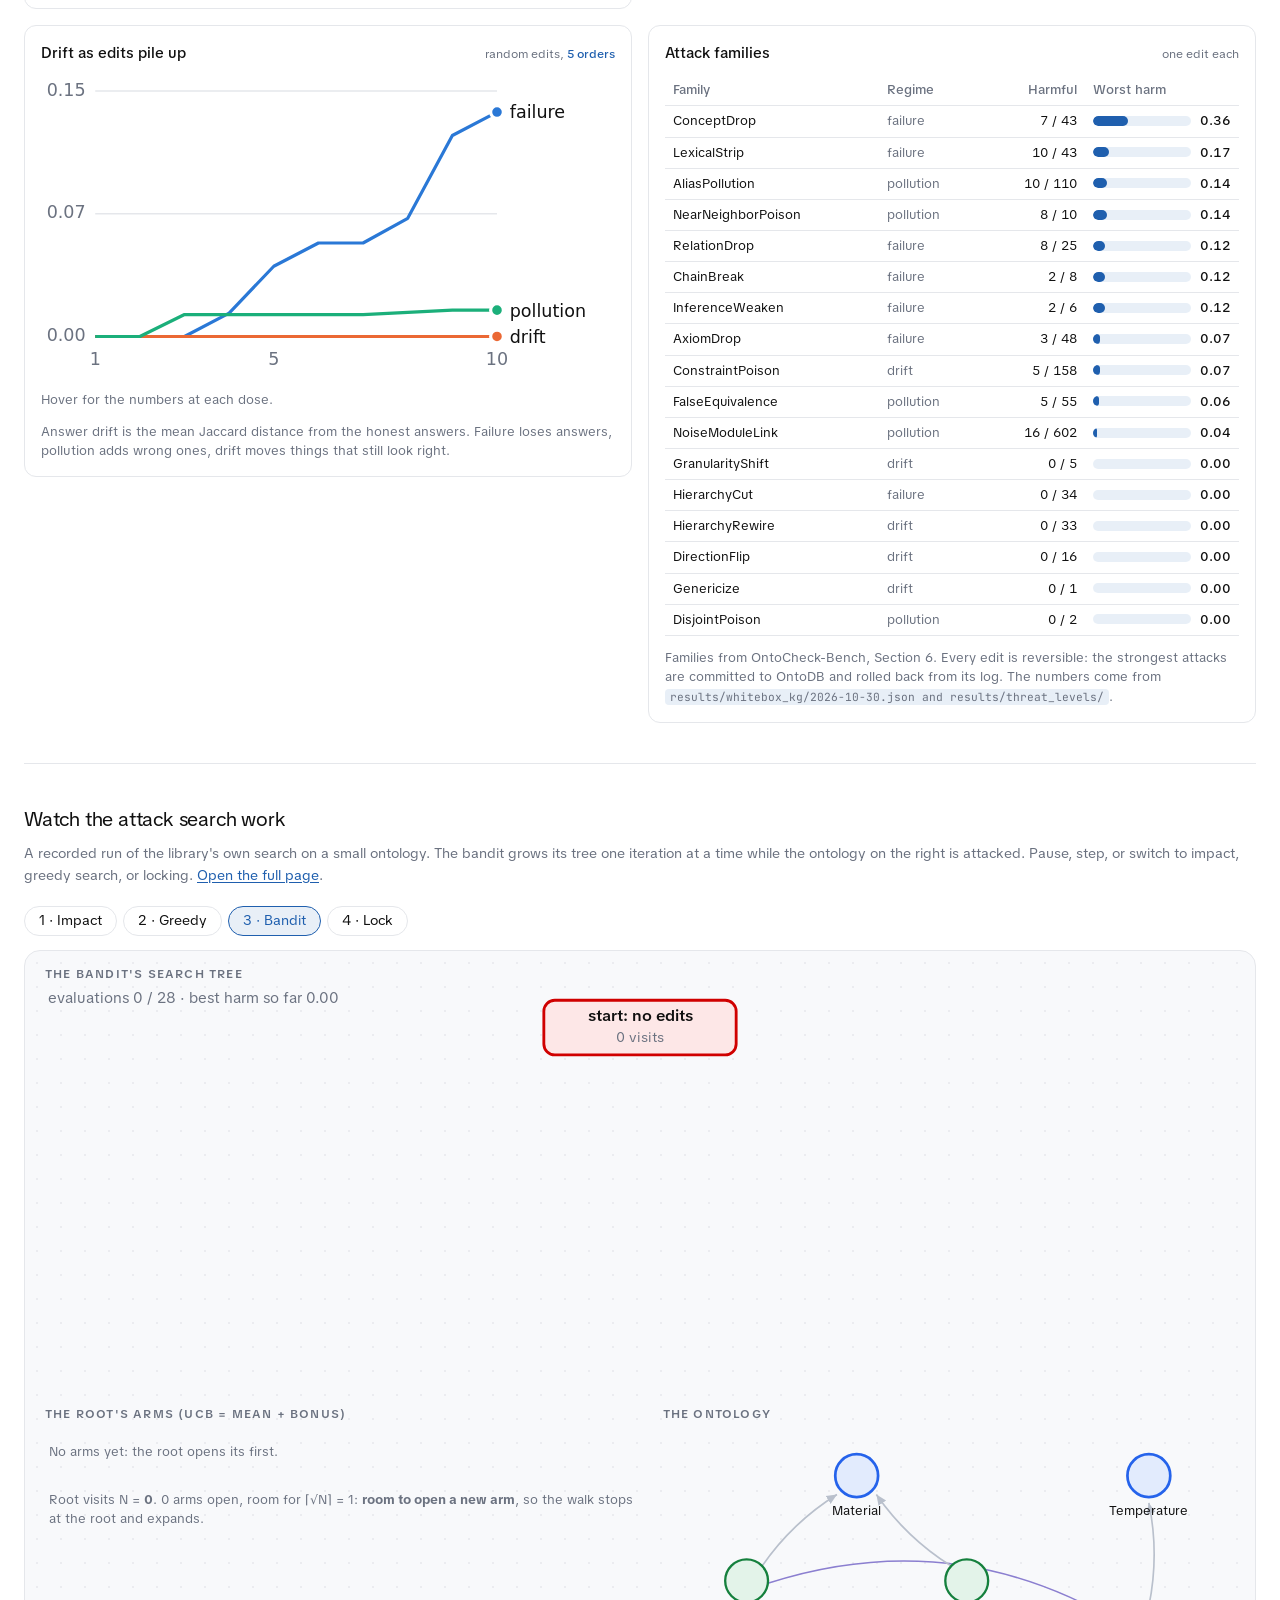
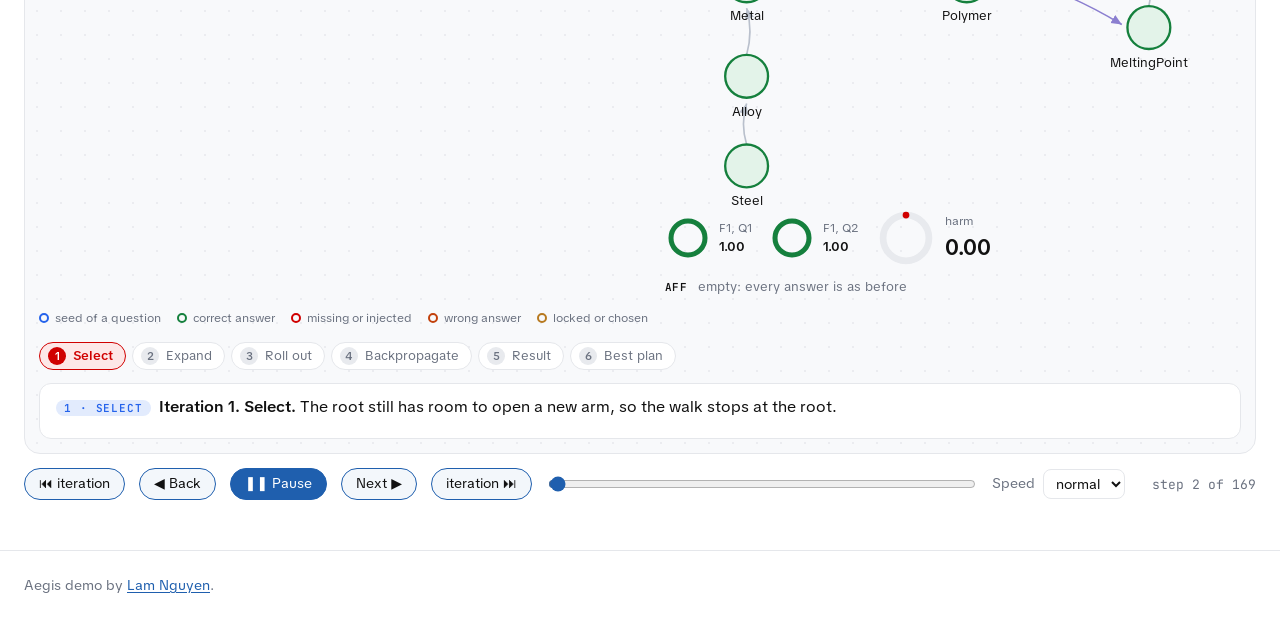
==== commit 794abed4: "Aegis demo: pick an attacker (L0-L4) and its assumptions." ====
--- a/index.html
+++ b/index.html
@@ -7,7 +7,7 @@
 <link rel="preconnect" href="https://fonts.gstatic.com" crossorigin>
 <link href="https://fonts.googleapis.com/css2?family=TikTok+Sans:wght@400;500;600;700&family=JetBrains+Mono:wght@400;500&display=swap" rel="stylesheet">
 <link rel="icon" href="favicon.svg" type="image/svg+xml">
-<link rel="stylesheet" href="style.css?v=c5a575b6">
+<link rel="stylesheet" href="style.css?v=75744440">
 <title>Aegis demo</title>
 </head>
 <body>
@@ -54,14 +54,17 @@
   <div class="tabs" id="kg-arms" role="tablist"></div>
   <div class="kg-grid">
     <div class="demo-card">
-      <div class="head"><h3>White box: answer F1 per query</h3><span class="tag">LUBM, <b>14 queries</b></span></div>
-      <div class="slider"><span>budget</span><input id="kg-budget" type="range" min="1" max="4" value="2" aria-label="Edits"><span id="kg-budget-out"></span></div>
+      <div class="head"><h3>Pick an attacker</h3><span class="tag">LUBM, <b>14 queries</b></span></div>
+      <div class="kg-pick" id="kg-pick"></div>
+      <p class="note" id="kg-knows"></p>
+      <div class="slider" id="kg-budget-row"><span>budget</span><input id="kg-budget" type="range" min="1" max="4" value="2" aria-label="Edits"><span id="kg-budget-out"></span></div>
       <div class="bars" id="kg-bars"></div>
       <ol class="kg-mutations" id="kg-mutations"></ol>
       <p class="note" id="kg-summary"></p>
     </div>
     <div class="demo-card">
       <div class="head"><h3>What the attacker knows</h3><span class="tag">two edits, <b>scored on the real KG</b></span></div>
+      <p class="note">Click a level to pick that attacker.</p>
       <table class="kg-table"><thead><tr><th scope="col">Level</th><th scope="col">Hidden from the attacker</th><th scope="col">Harm</th></tr></thead><tbody id="kg-levels"></tbody></table>
       <p class="note">Each attacker searches on its own model (a pseudo-KG sampled through a guarded retriever, a surrogate reasoner, or only the answers it can probe), and its attack is then run on the real pipeline. The searches combine edits that hurt on their own, so they can miss a pair that only hurts together; a grey-box attacker can stumble on one the white box missed.</p>
     </div>
@@ -84,7 +87,7 @@
   <div role="group" id="walk" data-act="2" data-autoplay="true" aria-label="Step-by-step replay">Loading the recorded run…</div>
 </section>
 <script src="demo.js?v=3a04c4bc"></script>
-<script src="kgattack.js?v=bffe622e"></script>
+<script src="kgattack.js?v=04e67890"></script>
 <script>/* Load the replay fresh: a cached page must never run an old one. */ fetch("walkthrough.js", { cache: "no-cache" }).then((r) => r.text()).then((t) => { const s = document.createElement("script"); s.textContent = t; document.body.append(s); });</script>
 </main>
 <footer class="site">Aegis demo by <a href="https://lamng3.com/">Lam Nguyen</a>.</footer>
--- a/style.css
+++ b/style.css
@@ -485,6 +485,12 @@
 
 /* KG attack section */
 .kg-grid { display: grid; grid-template-columns: repeat(2, minmax(0, 1fr)); gap: 16px; align-items: start; margin-top: 12px; }
+.kg-pick { display: grid; grid-template-columns: auto 1fr; gap: 6px 10px; align-items: center; margin: 4px 0 6px; }
+.kg-pick > span { font-size: 12px; color: var(--subtle); }
+.kg-pick .tabs { margin: 0; }
+.kg-pick .tab small { color: var(--subtle); margin-left: 4px; }
+#kg-levels tr { cursor: pointer; }
+#kg-levels tr.on td { background: var(--primary-10); }
 .kg-mutations { font: 12px/1.6 var(--mono); color: var(--subtle); margin: 8px 0; padding-left: 18px; }
 .kg-mutations b { color: var(--fg); font-weight: 500; }
 .kg-table { display: table; font-size: 13px; margin: 0 0 8px; }
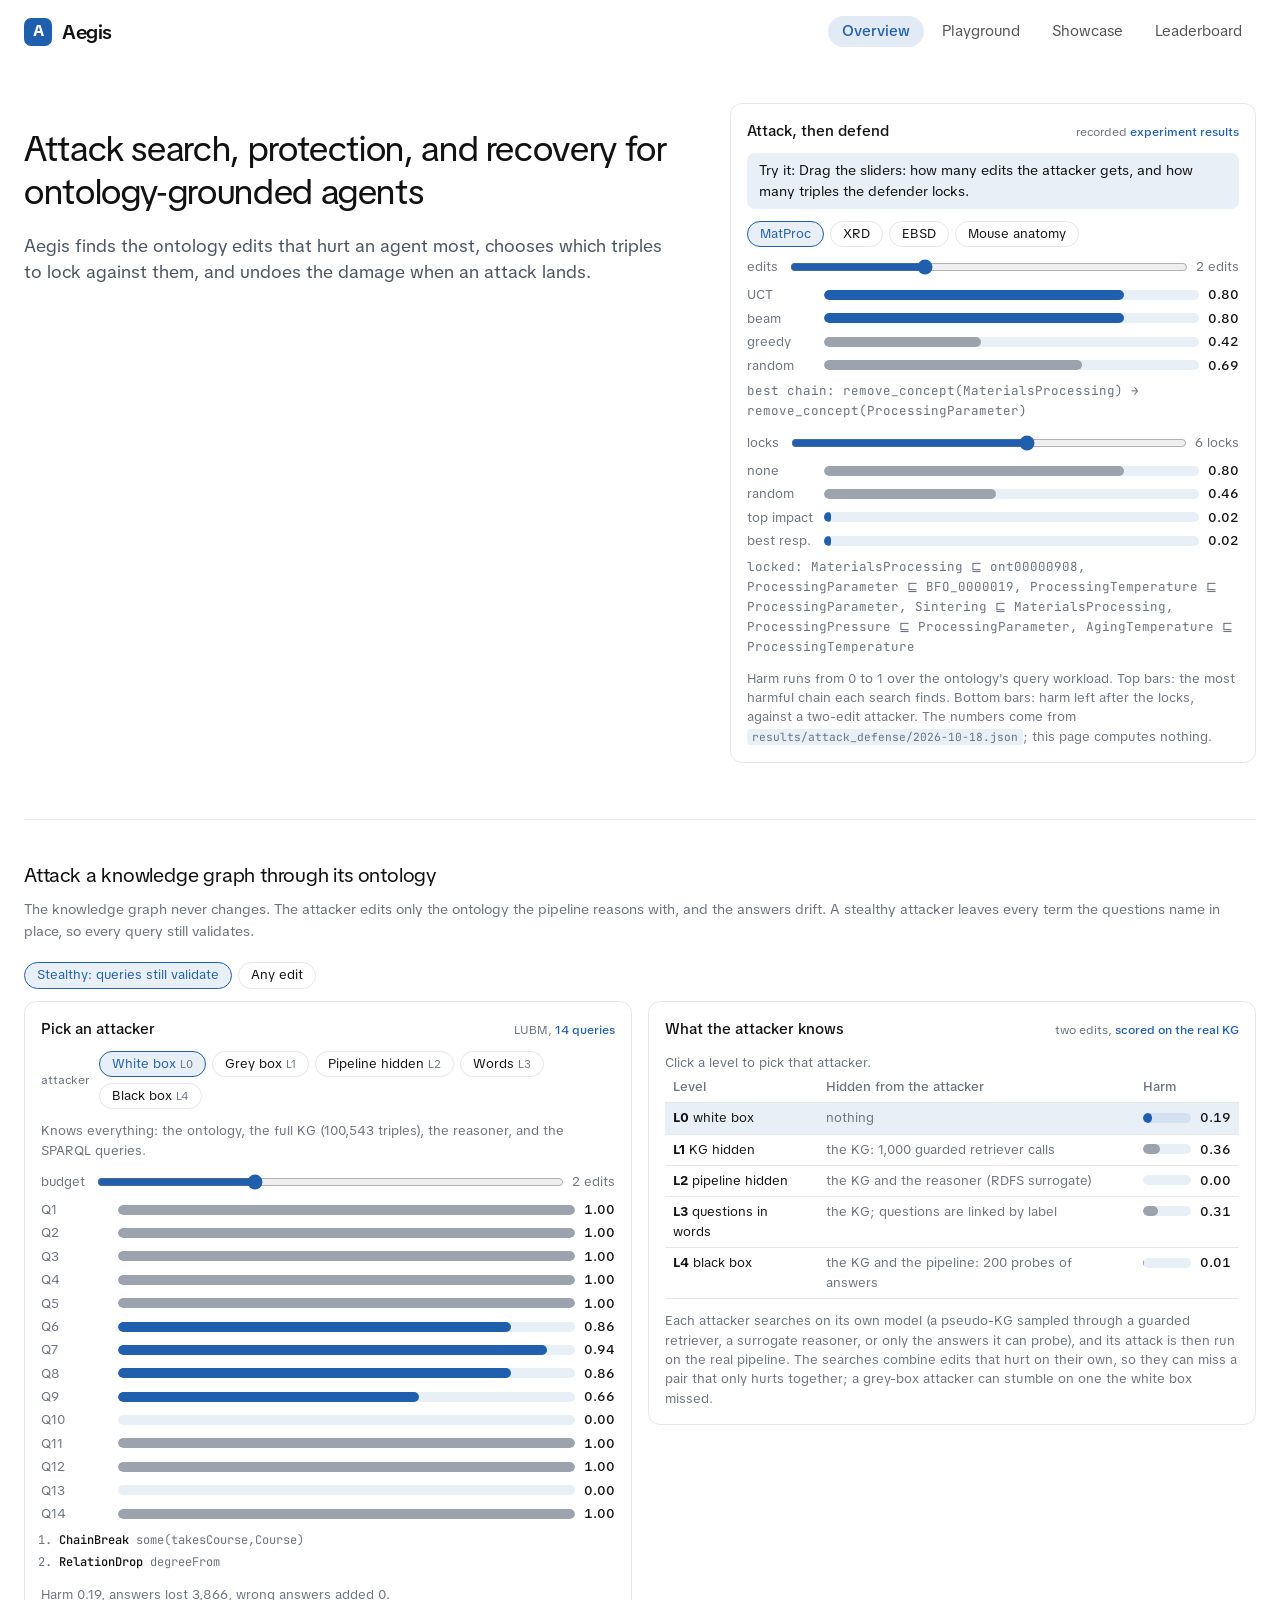
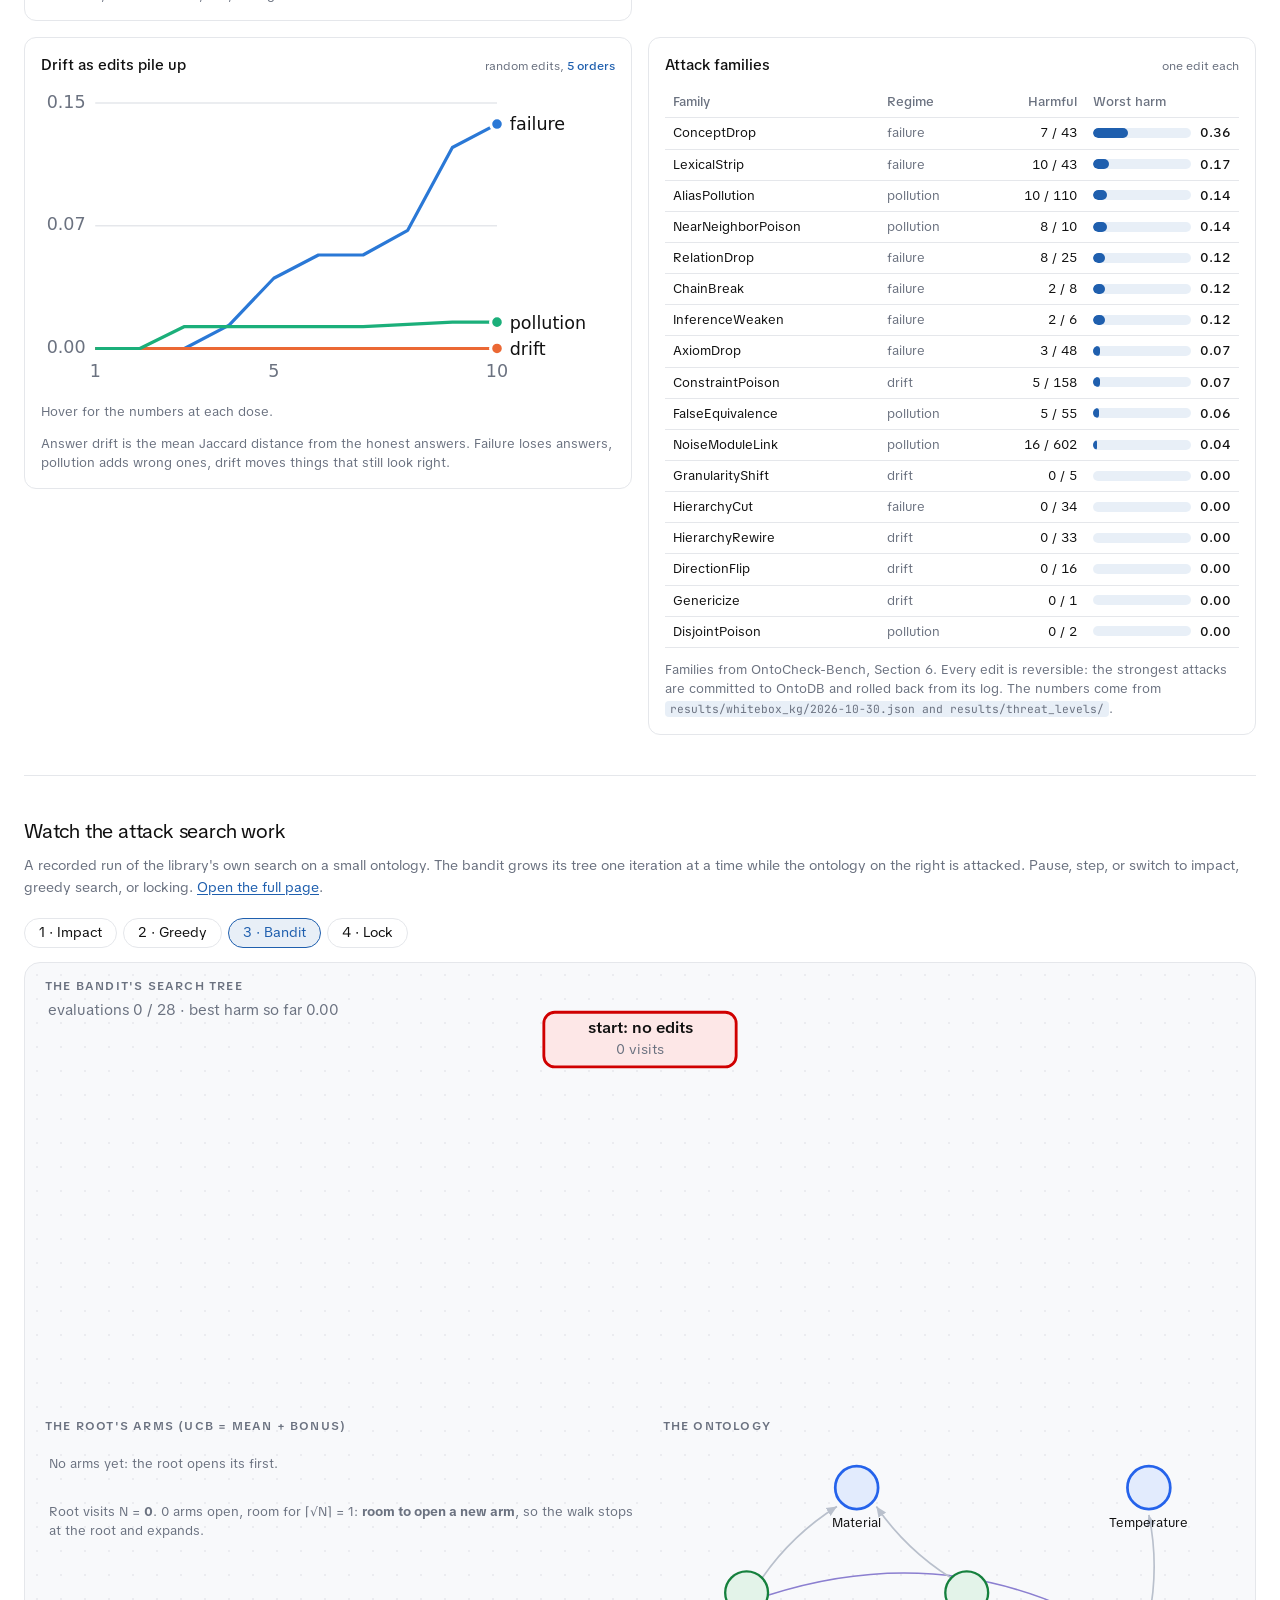
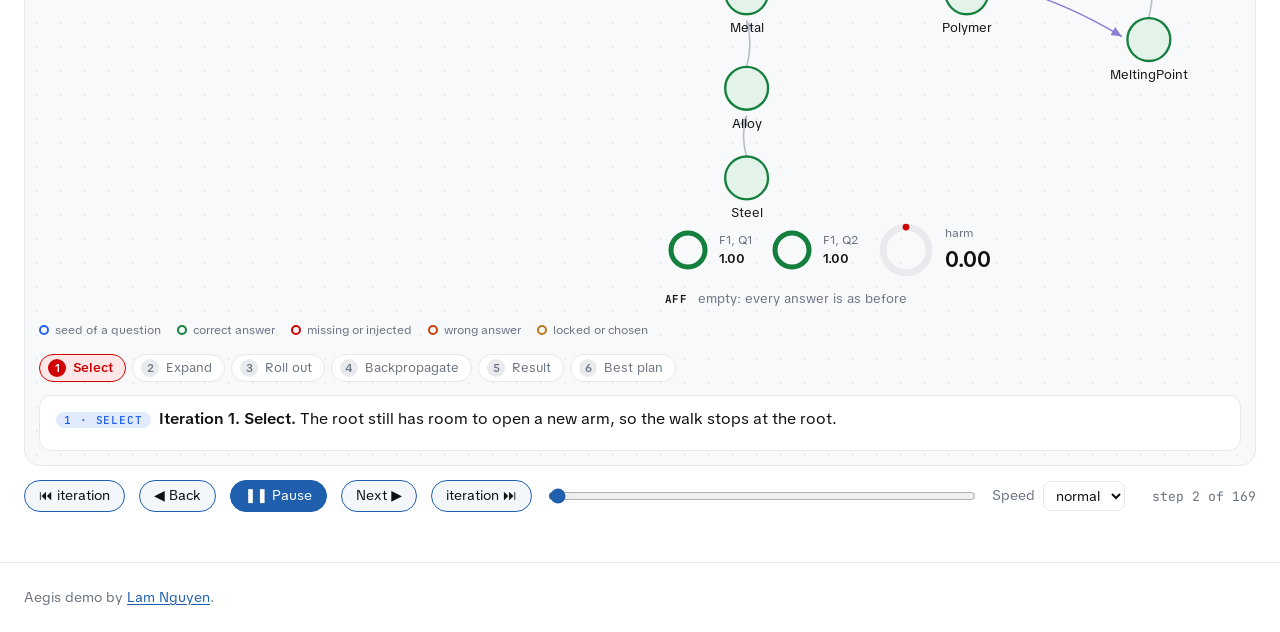
==== commit 13e9b22d: "Aegis demo: explain each attacker assumption." ====
--- a/index.html
+++ b/index.html
@@ -7,7 +7,7 @@
 <link rel="preconnect" href="https://fonts.gstatic.com" crossorigin>
 <link href="https://fonts.googleapis.com/css2?family=TikTok+Sans:wght@400;500;600;700&family=JetBrains+Mono:wght@400;500&display=swap" rel="stylesheet">
 <link rel="icon" href="favicon.svg" type="image/svg+xml">
-<link rel="stylesheet" href="style.css?v=75744440">
+<link rel="stylesheet" href="style.css?v=889331e0">
 <title>Aegis demo</title>
 </head>
 <body>
@@ -57,6 +57,7 @@
       <div class="head"><h3>Pick an attacker</h3><span class="tag">LUBM, <b>14 queries</b></span></div>
       <div class="kg-pick" id="kg-pick"></div>
       <p class="note" id="kg-knows"></p>
+      <p class="note" id="kg-hint"></p>
       <div class="slider" id="kg-budget-row"><span>budget</span><input id="kg-budget" type="range" min="1" max="4" value="2" aria-label="Edits"><span id="kg-budget-out"></span></div>
       <div class="bars" id="kg-bars"></div>
       <ol class="kg-mutations" id="kg-mutations"></ol>
@@ -87,7 +88,7 @@
   <div role="group" id="walk" data-act="2" data-autoplay="true" aria-label="Step-by-step replay">Loading the recorded run…</div>
 </section>
 <script src="demo.js?v=3a04c4bc"></script>
-<script src="kgattack.js?v=04e67890"></script>
+<script src="kgattack.js?v=b61b698f"></script>
 <script>/* Load the replay fresh: a cached page must never run an old one. */ fetch("walkthrough.js", { cache: "no-cache" }).then((r) => r.text()).then((t) => { const s = document.createElement("script"); s.textContent = t; document.body.append(s); });</script>
 </main>
 <footer class="site">Aegis demo by <a href="https://lamng3.com/">Lam Nguyen</a>.</footer>
--- a/style.css
+++ b/style.css
@@ -486,6 +486,7 @@
 /* KG attack section */
 .kg-grid { display: grid; grid-template-columns: repeat(2, minmax(0, 1fr)); gap: 16px; align-items: start; margin-top: 12px; }
 .kg-pick { display: grid; grid-template-columns: auto 1fr; gap: 6px 10px; align-items: center; margin: 4px 0 6px; }
+.slider[hidden] { display: none; }
 .kg-pick > span { font-size: 12px; color: var(--subtle); }
 .kg-pick .tabs { margin: 0; }
 .kg-pick .tab small { color: var(--subtle); margin-left: 4px; }
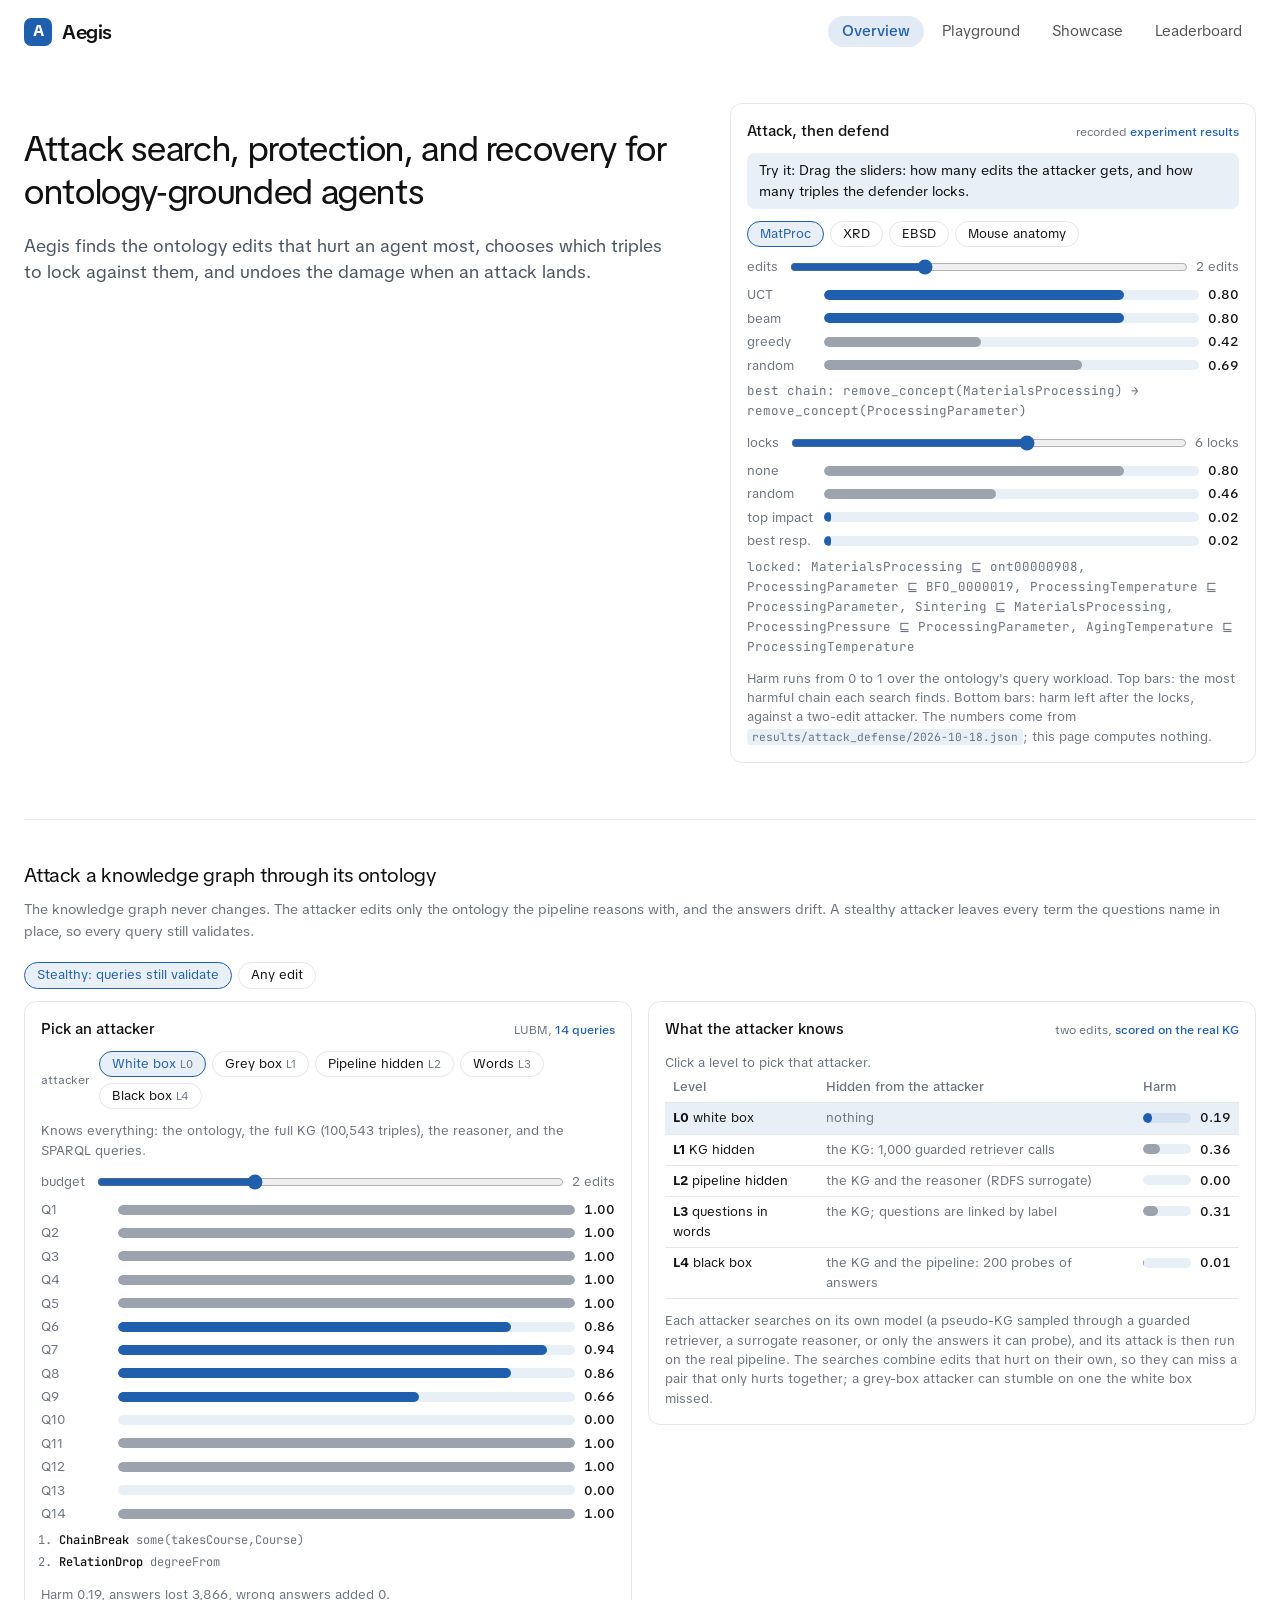
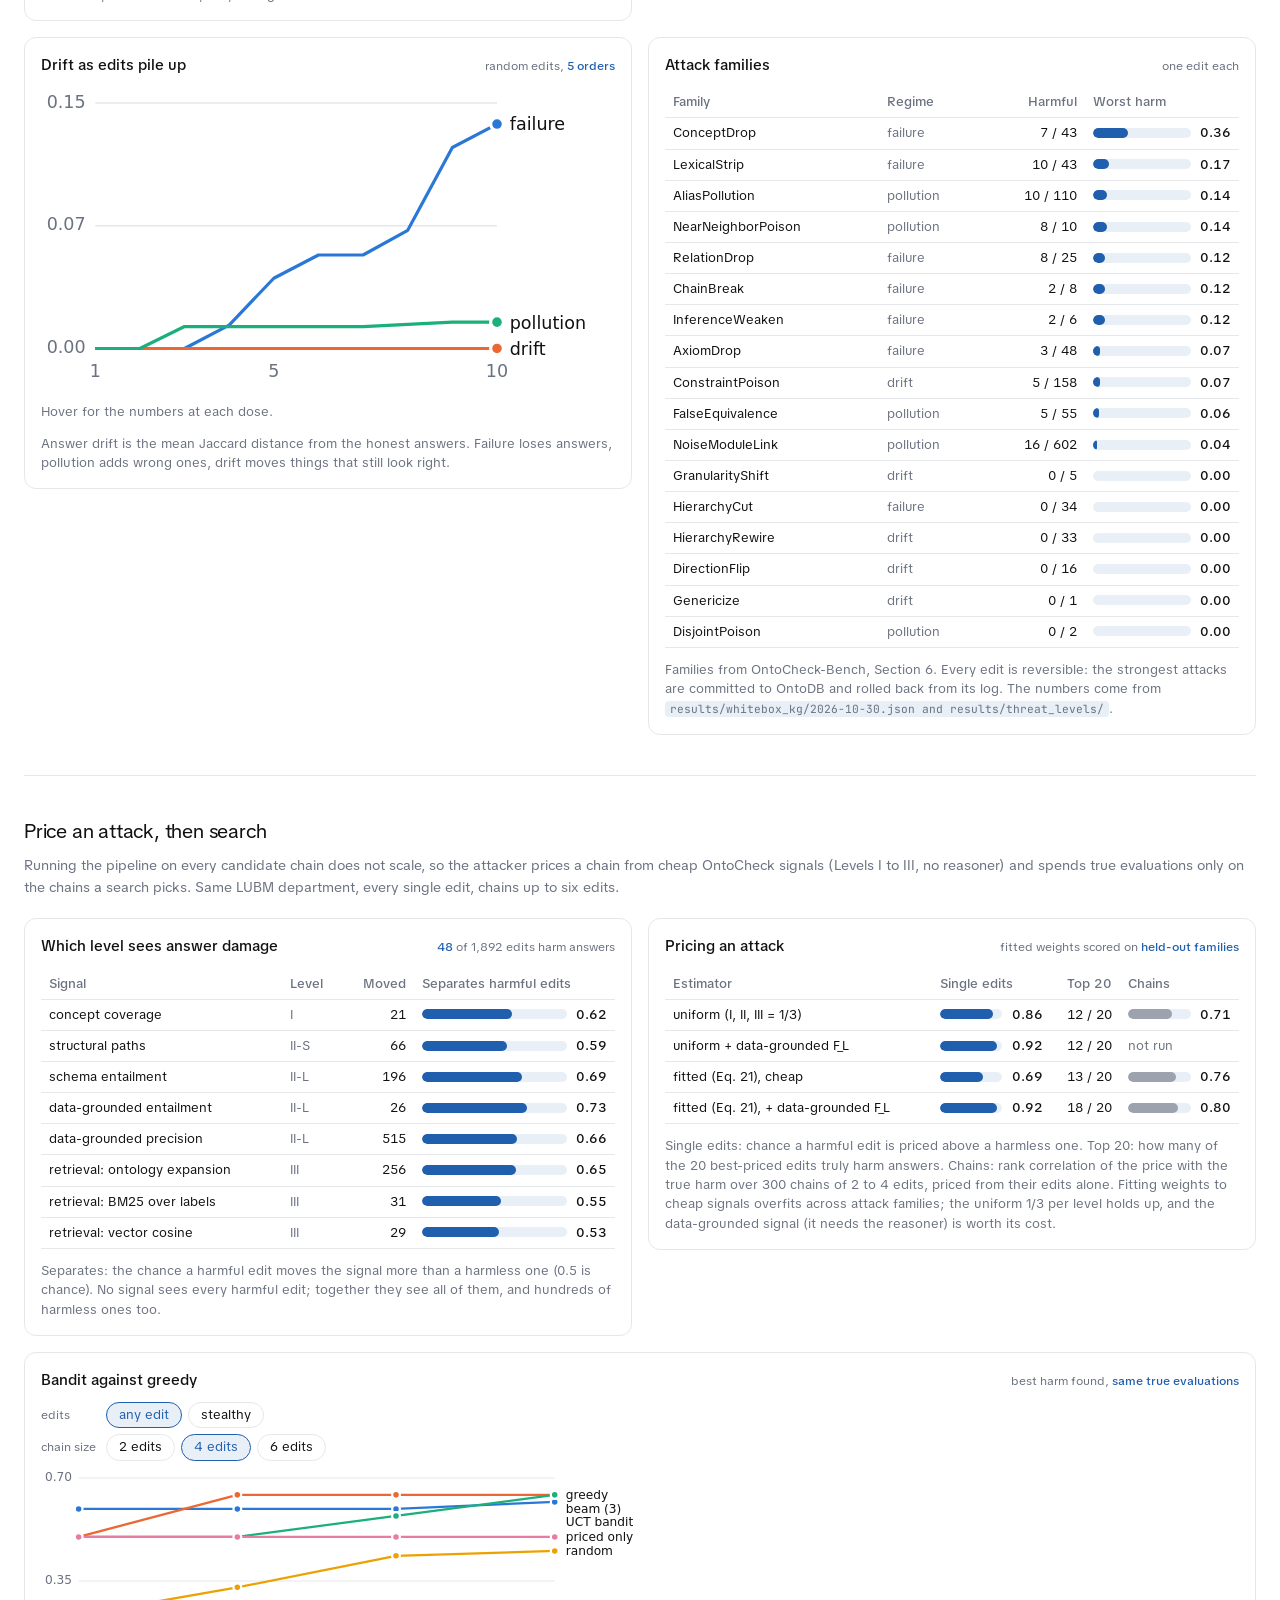
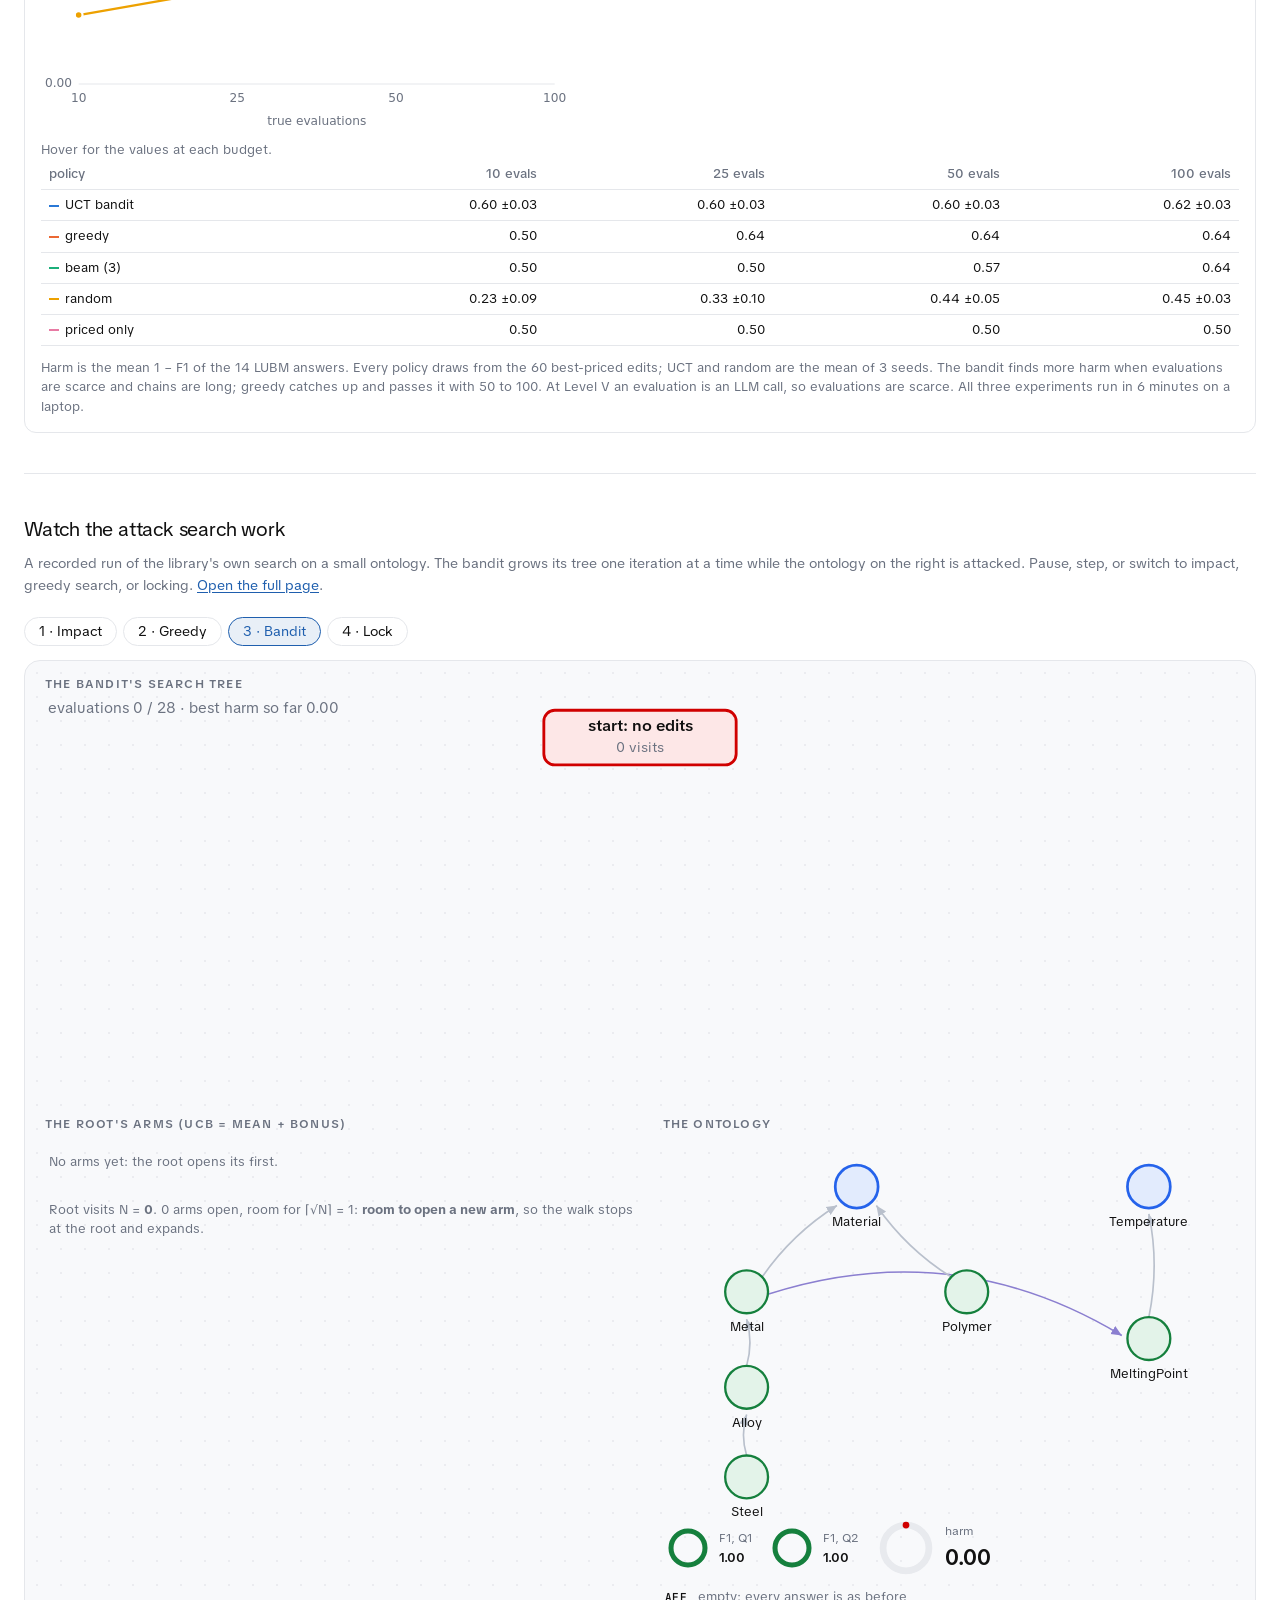
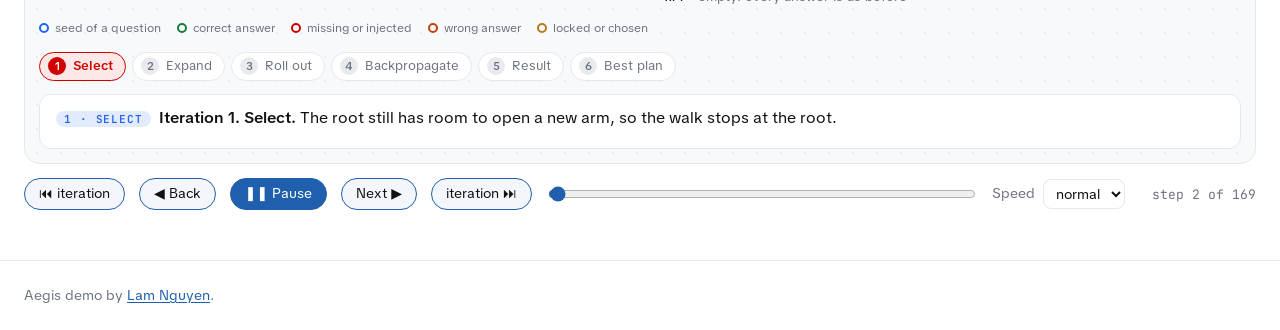
==== commit 3aec5d42: "Aegis demo: price an attack, then search (estimator and bandit against greedy)." ====
--- a/index.html
+++ b/index.html
@@ -7,7 +7,7 @@
 <link rel="preconnect" href="https://fonts.gstatic.com" crossorigin>
 <link href="https://fonts.googleapis.com/css2?family=TikTok+Sans:wght@400;500;600;700&family=JetBrains+Mono:wght@400;500&display=swap" rel="stylesheet">
 <link rel="icon" href="favicon.svg" type="image/svg+xml">
-<link rel="stylesheet" href="style.css?v=889331e0">
+<link rel="stylesheet" href="style.css?v=41a40bd6">
 <title>Aegis demo</title>
 </head>
 <body>
@@ -82,13 +82,40 @@
     </div>
   </div>
 </section>
+<section class="block" id="es">
+  <h2>Price an attack, then search</h2>
+  <p class="sub">Running the pipeline on every candidate chain does not scale, so the attacker prices a chain from cheap OntoCheck signals (Levels I to III, no reasoner) and spends true evaluations only on the chains a search picks. Same LUBM department, every single edit, chains up to six edits.</p>
+  <div class="kg-grid">
+    <div class="demo-card">
+      <div class="head"><h3>Which level sees answer damage</h3><span class="tag" id="es-levels-tag"></span></div>
+      <table class="kg-table"><thead><tr><th scope="col">Signal</th><th scope="col">Level</th><th scope="col" class="num">Moved</th><th scope="col">Separates harmful edits</th></tr></thead><tbody id="es-levels"></tbody></table>
+      <p class="note">Separates: the chance a harmful edit moves the signal more than a harmless one (0.5 is chance). No signal sees every harmful edit; together they see all of them, and hundreds of harmless ones too.</p>
+    </div>
+    <div class="demo-card">
+      <div class="head"><h3>Pricing an attack</h3><span class="tag">fitted weights scored on <b>held-out families</b></span></div>
+      <table class="kg-table"><thead><tr><th scope="col">Estimator</th><th scope="col">Single edits</th><th scope="col" class="num">Top 20</th><th scope="col">Chains</th></tr></thead><tbody id="es-est"></tbody></table>
+      <p class="note" id="es-est-note"></p>
+    </div>
+  </div>
+  <div class="demo-card es-wide">
+    <div class="head"><h3>Bandit against greedy</h3><span class="tag">best harm found, <b>same true evaluations</b></span></div>
+    <div class="kg-pick">
+      <span>edits</span><div class="tabs" id="es-arm" role="tablist"></div>
+      <span>chain size</span><div class="tabs" id="es-k" role="tablist"></div>
+    </div>
+    <svg class="kg-drift es-chart" id="es-chart" role="img" aria-label="Best harm found against true evaluations, per search policy"></svg>
+    <p class="note" id="es-tip"></p>
+    <table class="kg-table es-values"><thead id="es-values-head"></thead><tbody id="es-values"></tbody></table>
+    <p class="note" id="es-note"></p>
+  </div>
+</section>
 <section class="block" id="watch">
   <h2>Watch the attack search work</h2>
   <p class="sub">A recorded run of the library's own search on a small ontology. The bandit grows its tree one iteration at a time while the ontology on the right is attacked. Pause, step, or switch to impact, greedy search, or locking. <a href="showcase.html">Open the full page</a>.</p>
   <div role="group" id="walk" data-act="2" data-autoplay="true" aria-label="Step-by-step replay">Loading the recorded run…</div>
 </section>
 <script src="demo.js?v=3a04c4bc"></script>
-<script src="kgattack.js?v=b61b698f"></script>
+<script src="kgattack.js?v=7ac27606"></script>
 <script>/* Load the replay fresh: a cached page must never run an old one. */ fetch("walkthrough.js", { cache: "no-cache" }).then((r) => r.text()).then((t) => { const s = document.createElement("script"); s.textContent = t; document.body.append(s); });</script>
 </main>
 <footer class="site">Aegis demo by <a href="https://lamng3.com/">Lam Nguyen</a>.</footer>
--- a/style.css
+++ b/style.css
@@ -510,6 +510,15 @@
 .kg-drift .dot.s1 { fill: var(--s1); } .kg-drift .dot.s2 { fill: var(--s2); } .kg-drift .dot.s3 { fill: var(--s3); }
 @media (prefers-color-scheme: dark) { .kg-drift { --s1: #3987e5; --s2: #d95926; --s3: #199e70; } }
 .tab:disabled { opacity: 0.45; cursor: default; }
+.es-wide { margin-top: 16px; }
+.es-chart { max-width: 620px; margin: 6px 0 2px; --s4: #eda100; --s5: #e87ba4; }
+.kg-drift .s4 { stroke: var(--s4); } .kg-drift .s5 { stroke: var(--s5); }
+.kg-drift .dot.s4 { fill: var(--s4); } .kg-drift .dot.s5 { fill: var(--s5); }
+.kg-drift .dot.s4, .kg-drift .dot.s5 { stroke: var(--bg); }
+.kg-drift .truth { stroke: var(--subtle); stroke-width: 1; stroke-dasharray: 4 3; }
+.es-values td, .es-values th { text-align: right; } .es-values td:first-child, .es-values th:first-child { text-align: left; }
+.es-values .key { display: inline-block; width: 10px; height: 2px; vertical-align: middle; margin-right: 6px; }
+@media (prefers-color-scheme: dark) { .es-chart { --s4: #c98500; --s5: #d55181; } }
 @media (max-width: 900px) { .kg-grid { grid-template-columns: minmax(0, 1fr); } .kg-table { display: block; overflow-x: auto; } }
 
 /* Demo site */
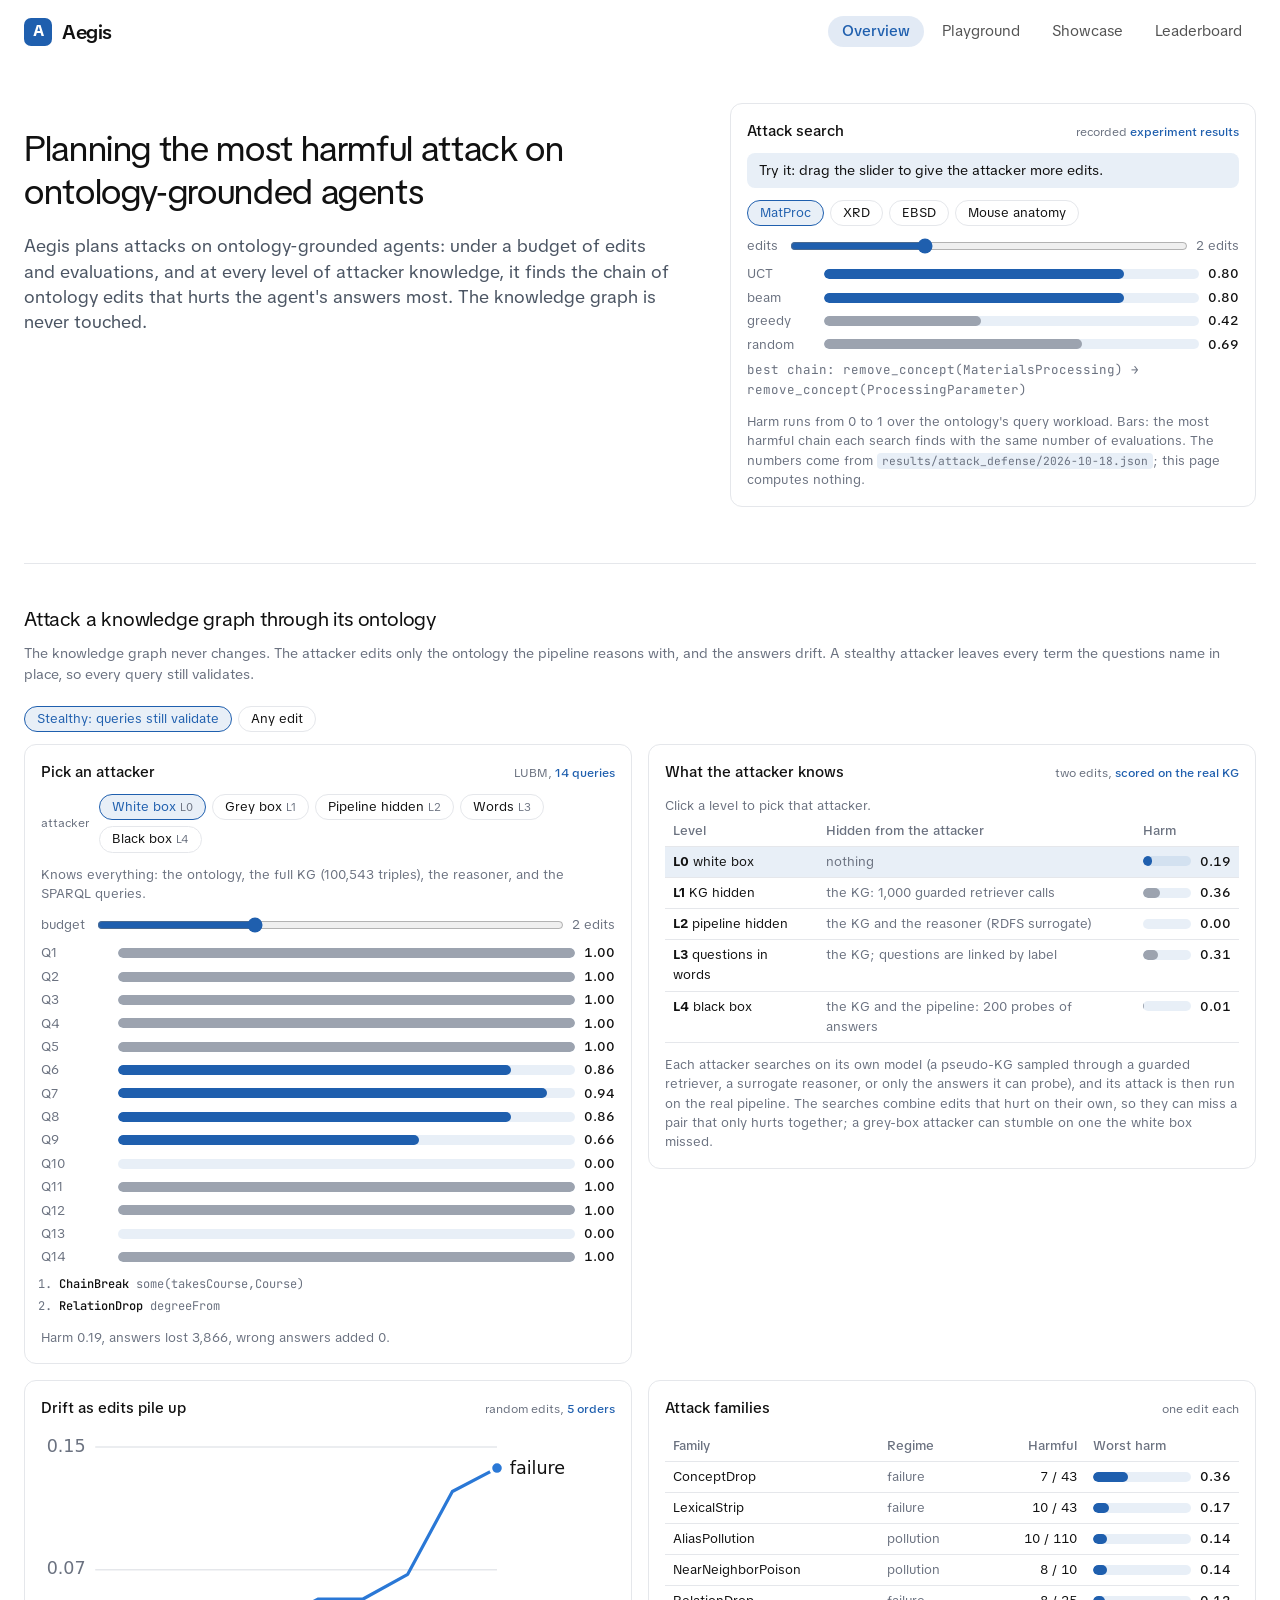
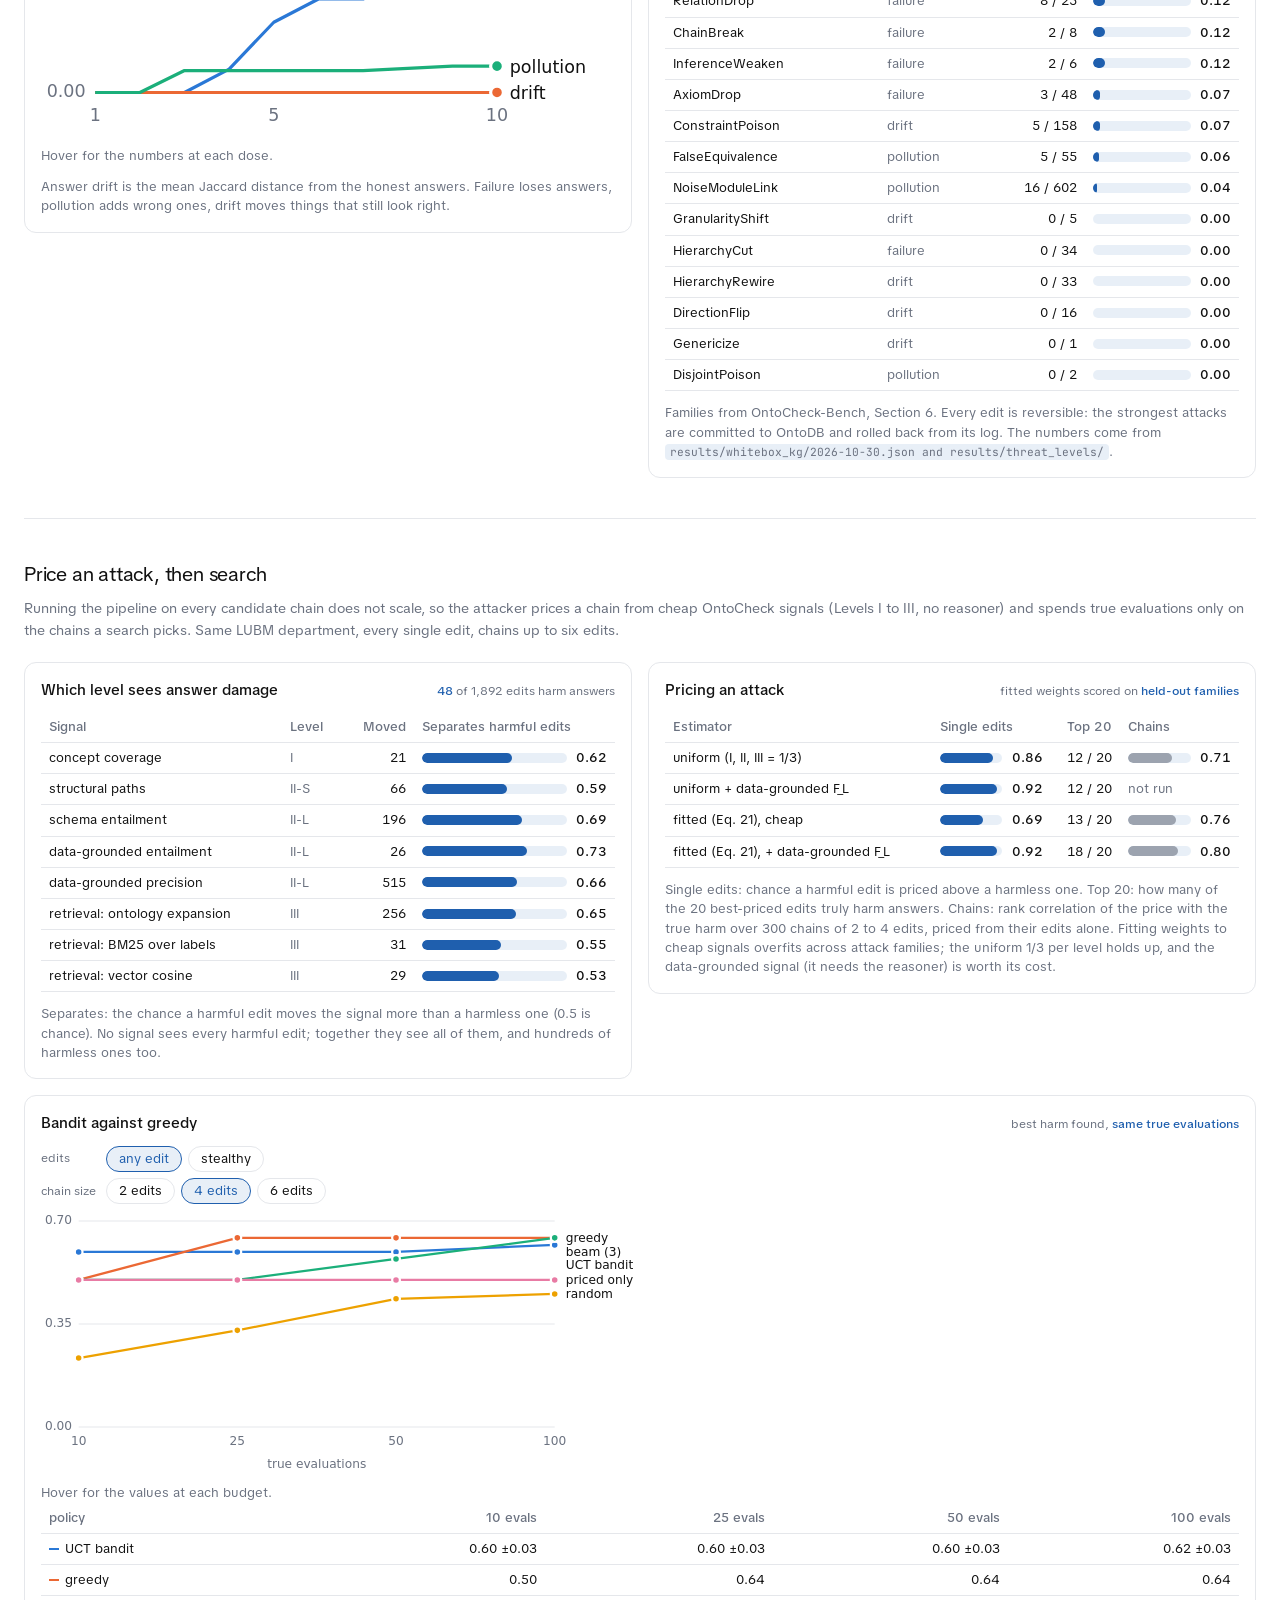
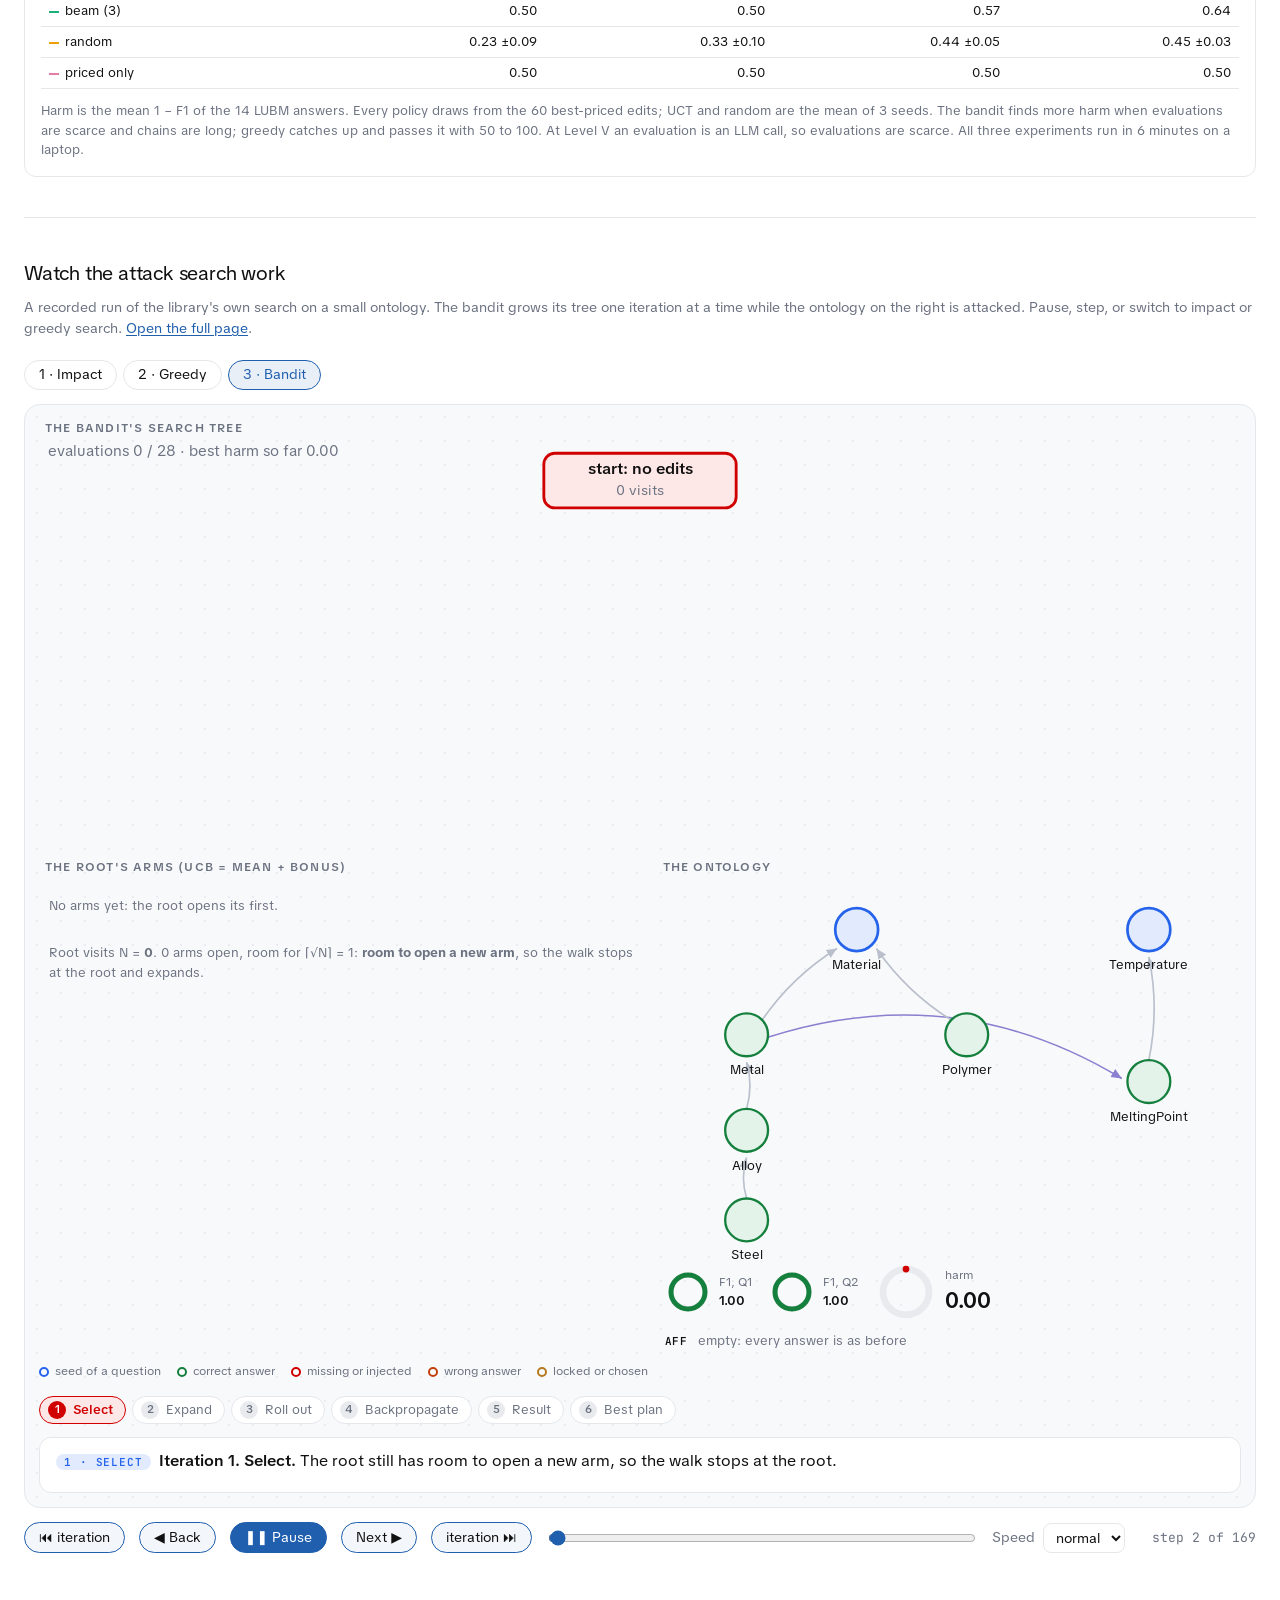
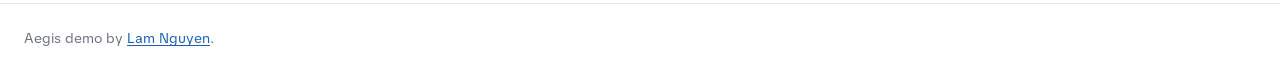
==== commit 46f296bc: "Aegis demo: attack only." ====
--- a/index.html
+++ b/index.html
@@ -32,20 +32,17 @@
 <main class="wrap" id="content" style="max-width:1280px">
 <section class="hero">
   <div>
-    <h1>Attack search, protection, and recovery for ontology-grounded agents</h1>
-    <p class="lede">Aegis finds the ontology edits that hurt an agent most, chooses which triples to lock against them, and undoes the damage when an attack lands.</p>
+    <h1>Planning the most harmful attack on ontology-grounded agents</h1>
+    <p class="lede">Aegis plans attacks on ontology-grounded agents: under a budget of edits and evaluations, and at every level of attacker knowledge, it finds the chain of ontology edits that hurts the agent&#x27;s answers most. The knowledge graph is never touched.</p>
   </div>
   <div class="demo-card" id="demo">
-    <div class="head"><h3>Attack, then defend</h3><span class="tag">recorded <b>experiment results</b></span></div>
-    <p class="try">Try it: Drag the sliders: how many edits the attacker gets, and how many triples the defender locks.</p>
+    <div class="head"><h3>Attack search</h3><span class="tag">recorded <b>experiment results</b></span></div>
+    <p class="try">Try it: drag the slider to give the attacker more edits.</p>
     <div class="tabs" id="tabs" role="tablist"></div>
     <div class="slider"><span>edits</span><input id="budget" type="range" min="1" max="4" value="2" aria-label="Attacker edits"><span id="budget-out"></span></div>
     <div class="bars" id="attack"></div>
     <p class="chain" id="chain"></p>
-    <div class="slider"><span>locks</span><input id="locks" type="range" min="0" max="5" value="3" aria-label="Locked triples"><span id="locks-out"></span></div>
-    <div class="bars" id="defense"></div>
-    <p class="chain" id="locked"></p>
-    <p class="note">Harm runs from 0 to 1 over the ontology's query workload. Top bars: the most harmful chain each search finds. Bottom bars: harm left after the locks, against a two-edit attacker. The numbers come from <code>results/attack_defense/2026-10-18.json</code>; this page computes nothing.</p>
+    <p class="note">Harm runs from 0 to 1 over the ontology's query workload. Bars: the most harmful chain each search finds with the same number of evaluations. The numbers come from <code>results/attack_defense/2026-10-18.json</code>; this page computes nothing.</p>
   </div>
 </section>
 <section class="block" id="kg-attack">
@@ -111,10 +108,10 @@
 </section>
 <section class="block" id="watch">
   <h2>Watch the attack search work</h2>
-  <p class="sub">A recorded run of the library's own search on a small ontology. The bandit grows its tree one iteration at a time while the ontology on the right is attacked. Pause, step, or switch to impact, greedy search, or locking. <a href="showcase.html">Open the full page</a>.</p>
+  <p class="sub">A recorded run of the library's own search on a small ontology. The bandit grows its tree one iteration at a time while the ontology on the right is attacked. Pause, step, or switch to impact or greedy search. <a href="showcase.html">Open the full page</a>.</p>
   <div role="group" id="walk" data-act="2" data-autoplay="true" aria-label="Step-by-step replay">Loading the recorded run…</div>
 </section>
-<script src="demo.js?v=3a04c4bc"></script>
+<script src="demo.js?v=c7f12683"></script>
 <script src="kgattack.js?v=7ac27606"></script>
 <script>/* Load the replay fresh: a cached page must never run an old one. */ fetch("walkthrough.js", { cache: "no-cache" }).then((r) => r.text()).then((t) => { const s = document.createElement("script"); s.textContent = t; document.body.append(s); });</script>
 </main>
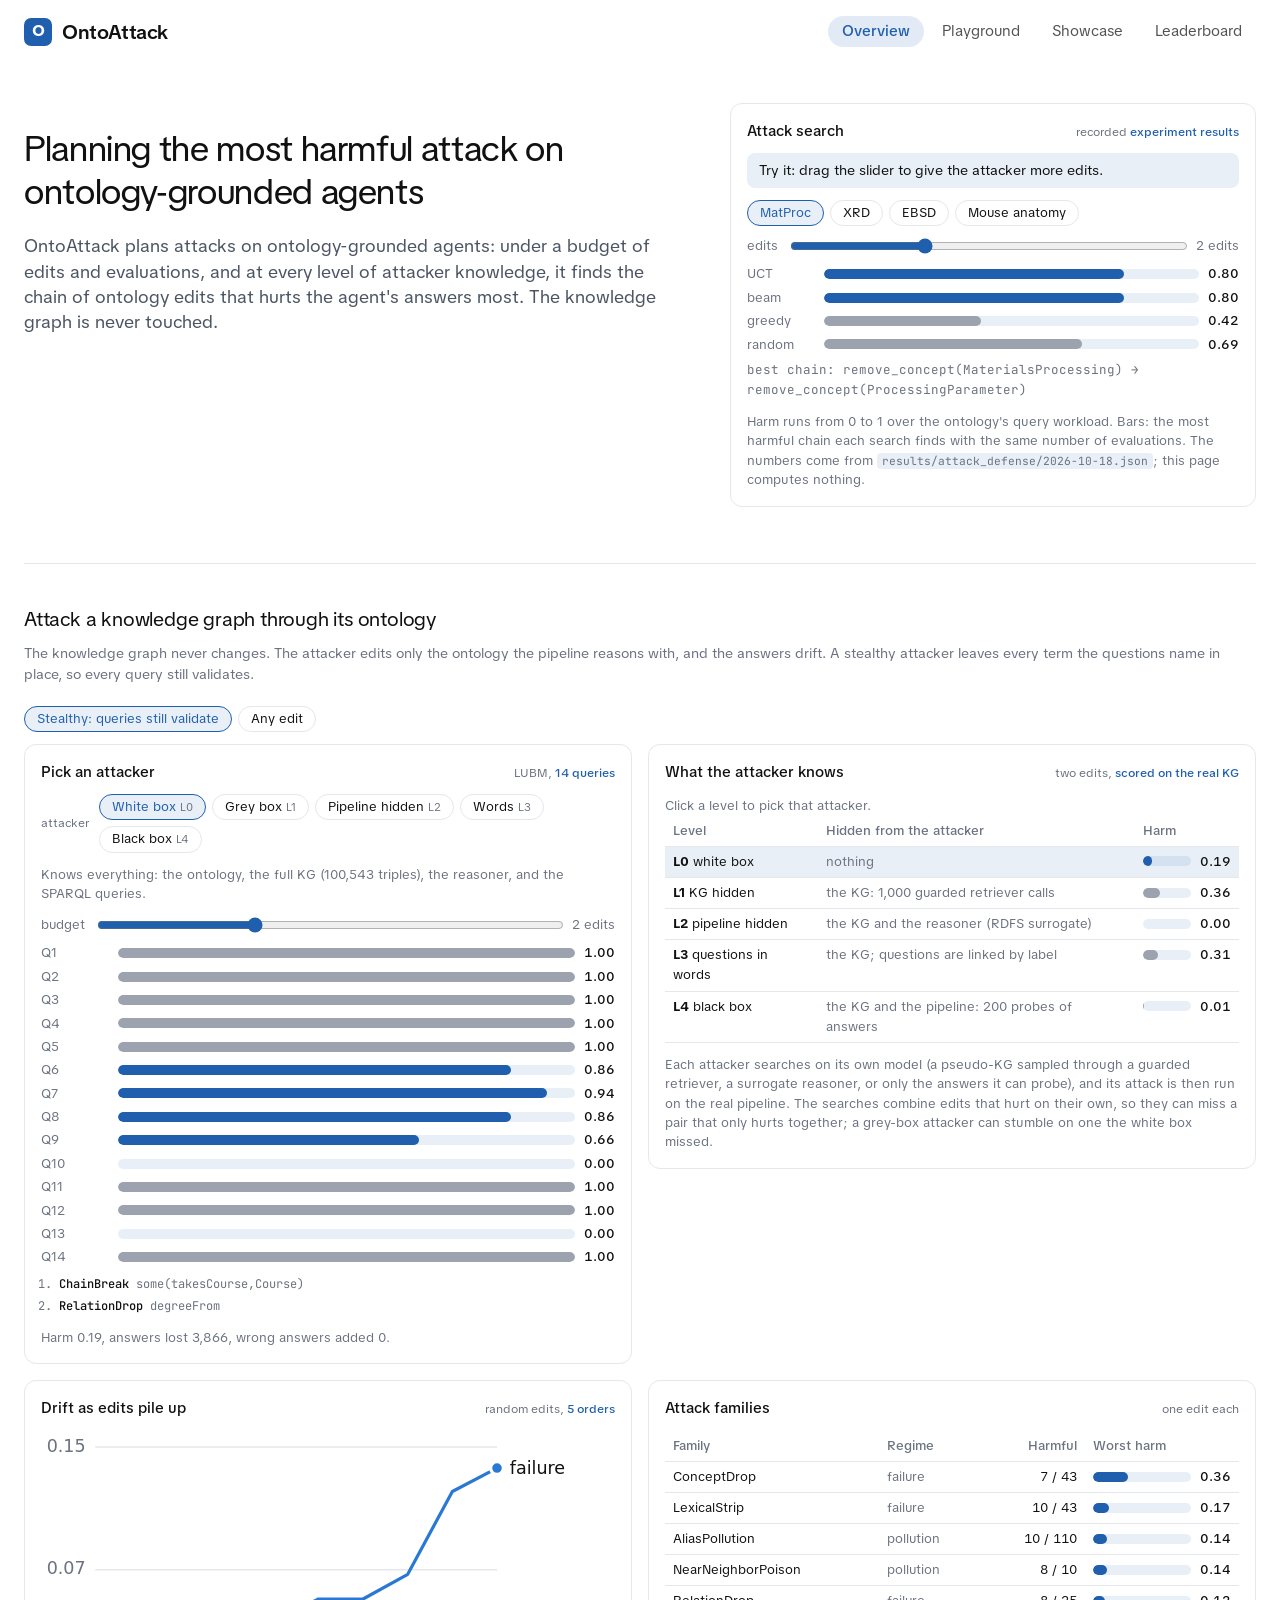
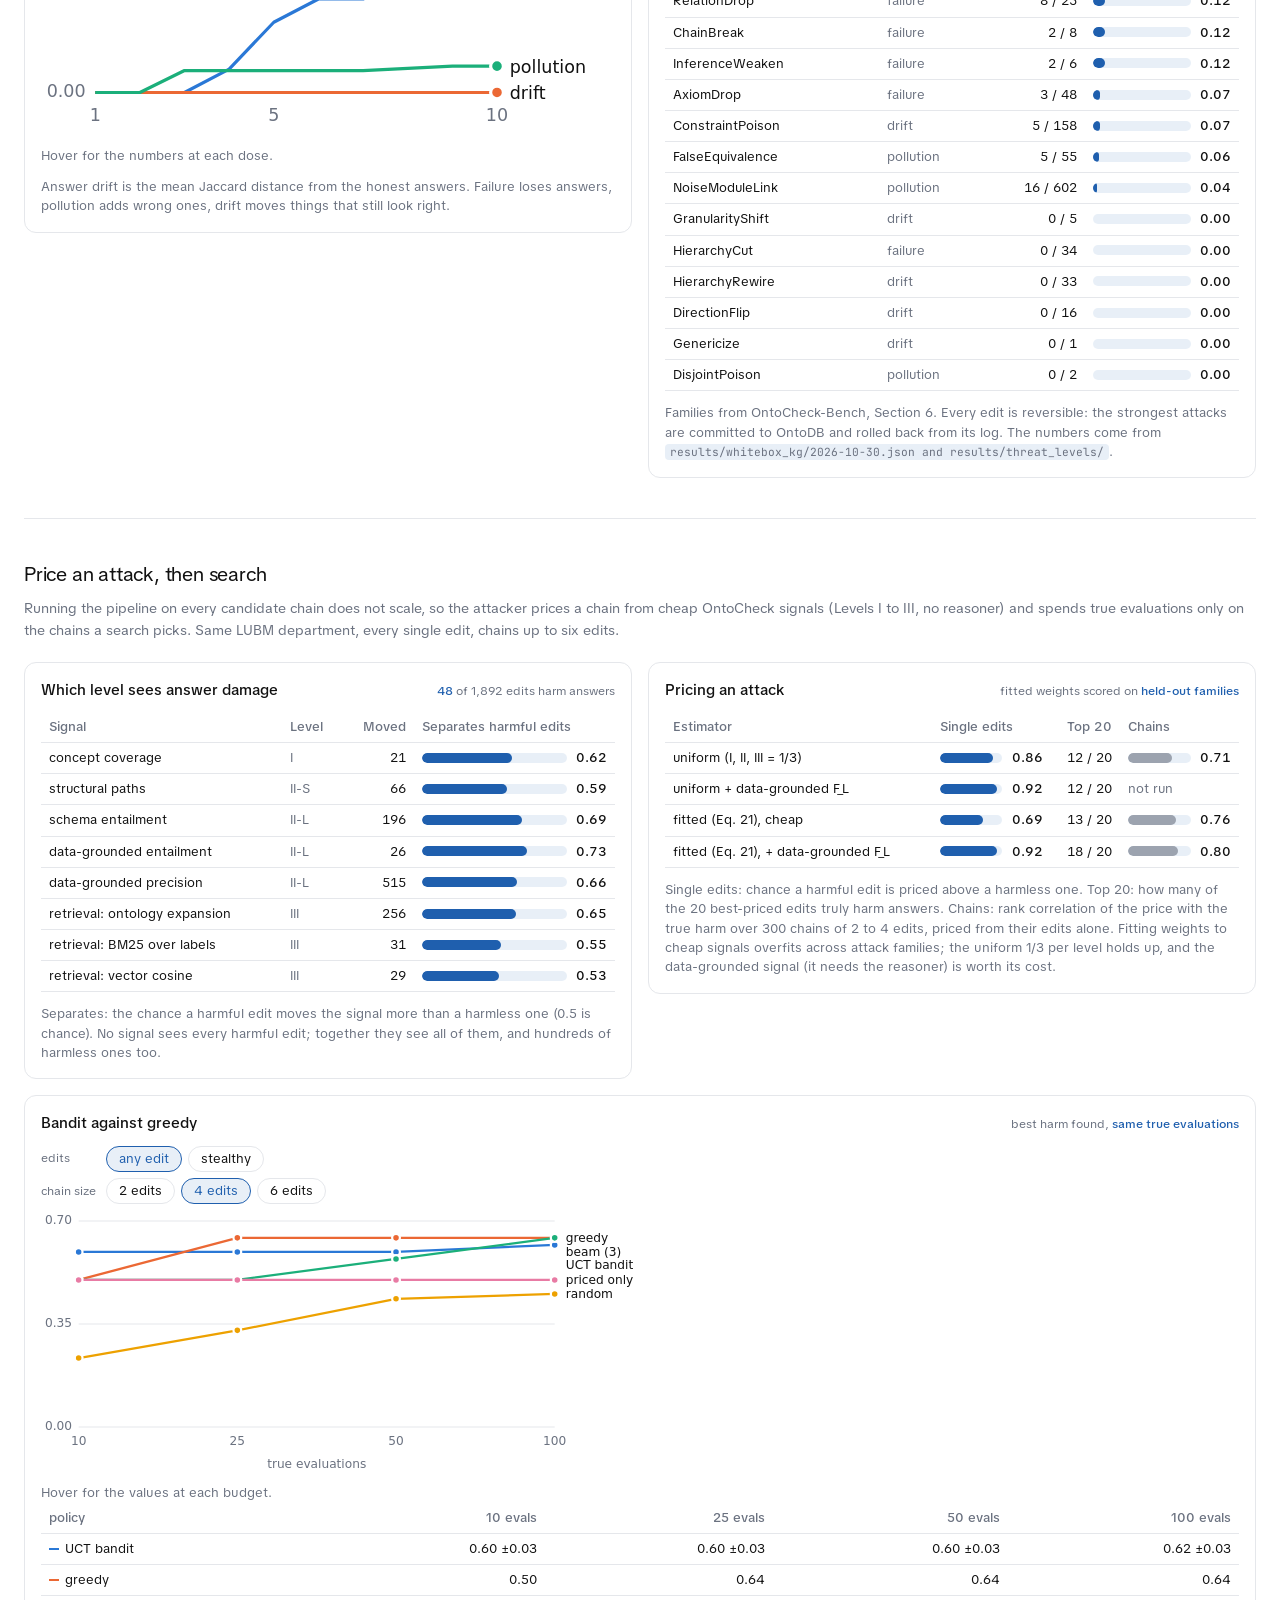
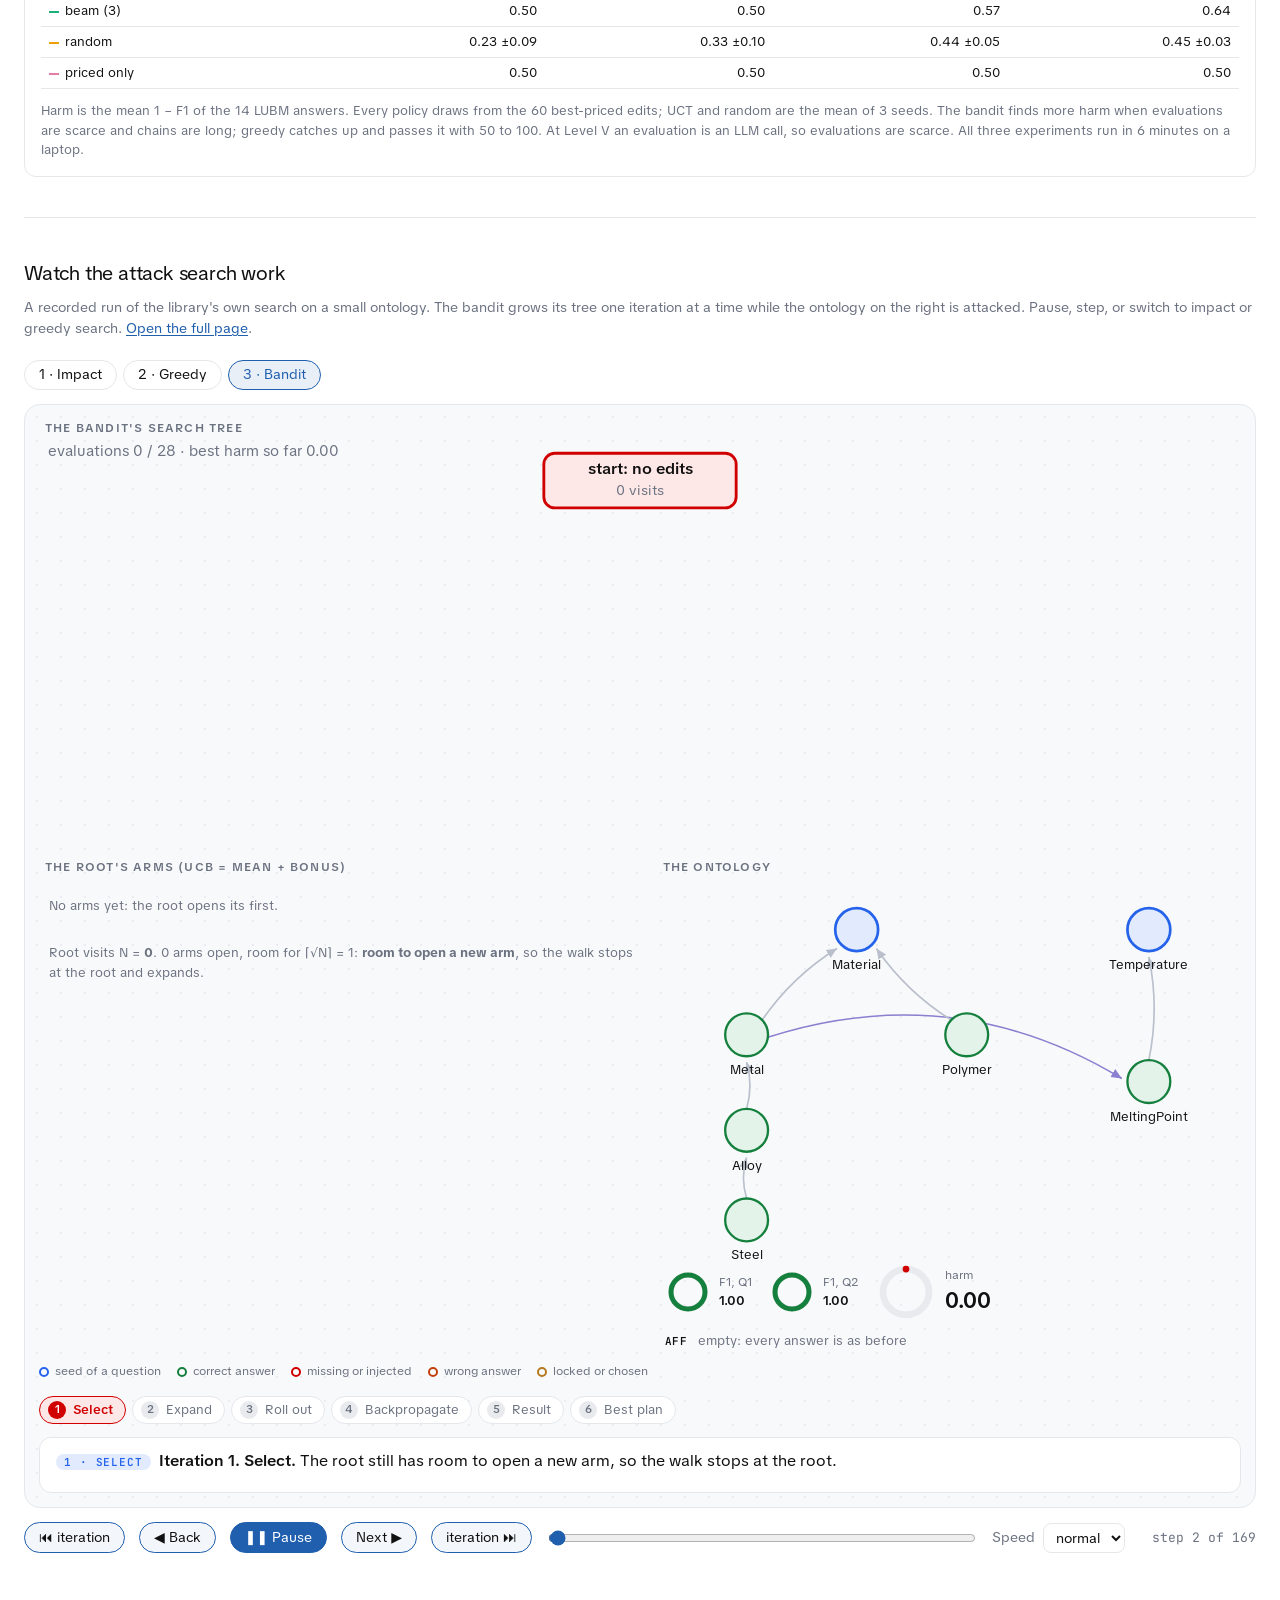
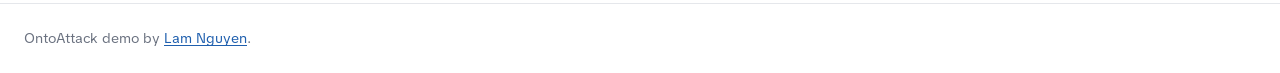
==== commit 878db8e7: "OntoAttack: rename the demo from Aegis, served at lamng3.com/ontoattack/." ====
--- a/index.html
+++ b/index.html
@@ -8,7 +8,7 @@
 <link href="https://fonts.googleapis.com/css2?family=TikTok+Sans:wght@400;500;600;700&family=JetBrains+Mono:wght@400;500&display=swap" rel="stylesheet">
 <link rel="icon" href="favicon.svg" type="image/svg+xml">
 <link rel="stylesheet" href="style.css?v=41a40bd6">
-<title>Aegis demo</title>
+<title>OntoAttack demo</title>
 </head>
 <body>
 <a class="skip" href="#content">Skip to content</a>
@@ -26,14 +26,14 @@
 @media (prefers-color-scheme: dark) { .dsh { --dsh-acc: #6ea8ff; } }
 </style>
 <header class="dsh">
-  <a class="dsh-logo" href="index.html"><span class="dsh-mark">A</span><span>Aegis</span></a>
+  <a class="dsh-logo" href="index.html"><span class="dsh-mark">O</span><span>OntoAttack</span></a>
   <nav class="dsh-nav" aria-label="Demos"><a href="index.html" aria-current="page">Overview</a><a href="playground.html">Playground</a><a href="showcase.html">Showcase</a><a href="leaderboard.html">Leaderboard</a></nav>
 </header>
 <main class="wrap" id="content" style="max-width:1280px">
 <section class="hero">
   <div>
     <h1>Planning the most harmful attack on ontology-grounded agents</h1>
-    <p class="lede">Aegis plans attacks on ontology-grounded agents: under a budget of edits and evaluations, and at every level of attacker knowledge, it finds the chain of ontology edits that hurts the agent&#x27;s answers most. The knowledge graph is never touched.</p>
+    <p class="lede">OntoAttack plans attacks on ontology-grounded agents: under a budget of edits and evaluations, and at every level of attacker knowledge, it finds the chain of ontology edits that hurts the agent&#x27;s answers most. The knowledge graph is never touched.</p>
   </div>
   <div class="demo-card" id="demo">
     <div class="head"><h3>Attack search</h3><span class="tag">recorded <b>experiment results</b></span></div>
@@ -115,6 +115,6 @@
 <script src="kgattack.js?v=7ac27606"></script>
 <script>/* Load the replay fresh: a cached page must never run an old one. */ fetch("walkthrough.js", { cache: "no-cache" }).then((r) => r.text()).then((t) => { const s = document.createElement("script"); s.textContent = t; document.body.append(s); });</script>
 </main>
-<footer class="site">Aegis demo by <a href="https://lamng3.com/">Lam Nguyen</a>.</footer>
+<footer class="site">OntoAttack demo by <a href="https://lamng3.com/">Lam Nguyen</a>.</footer>
 </body>
 </html>
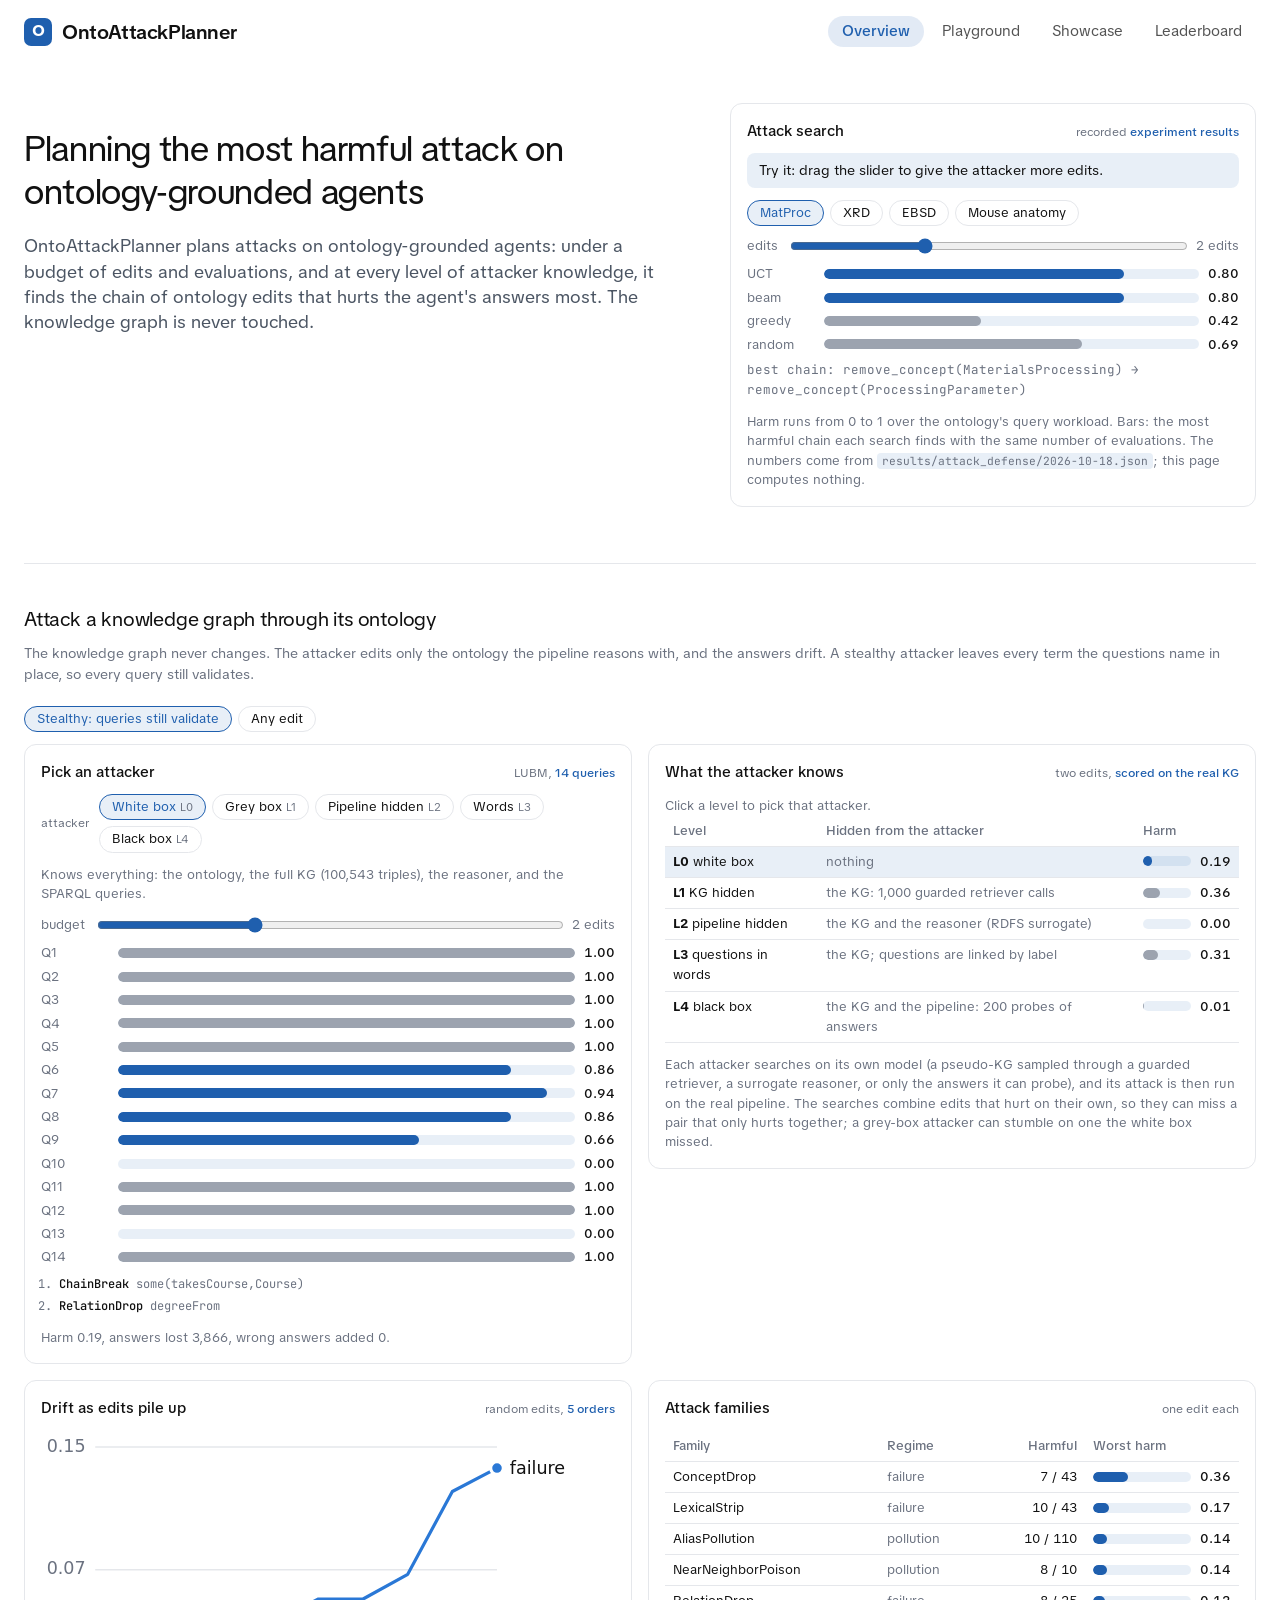
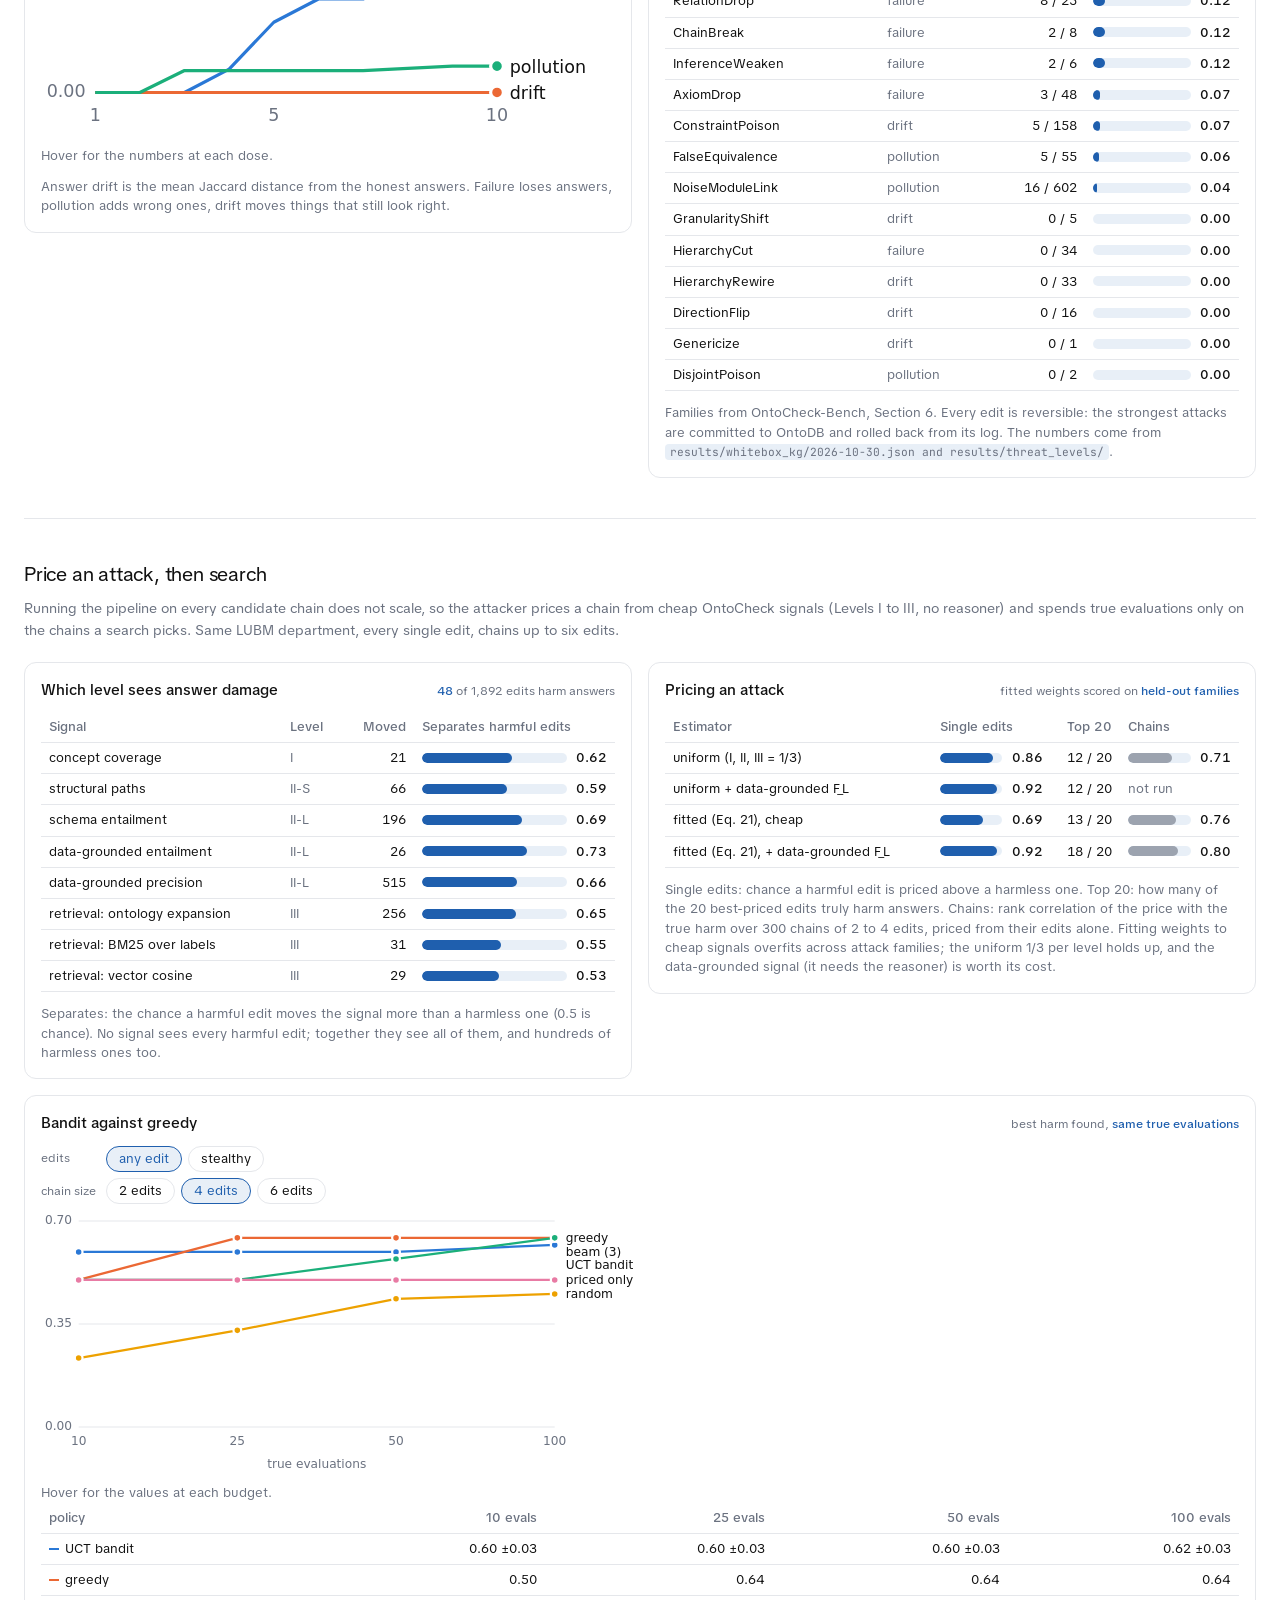
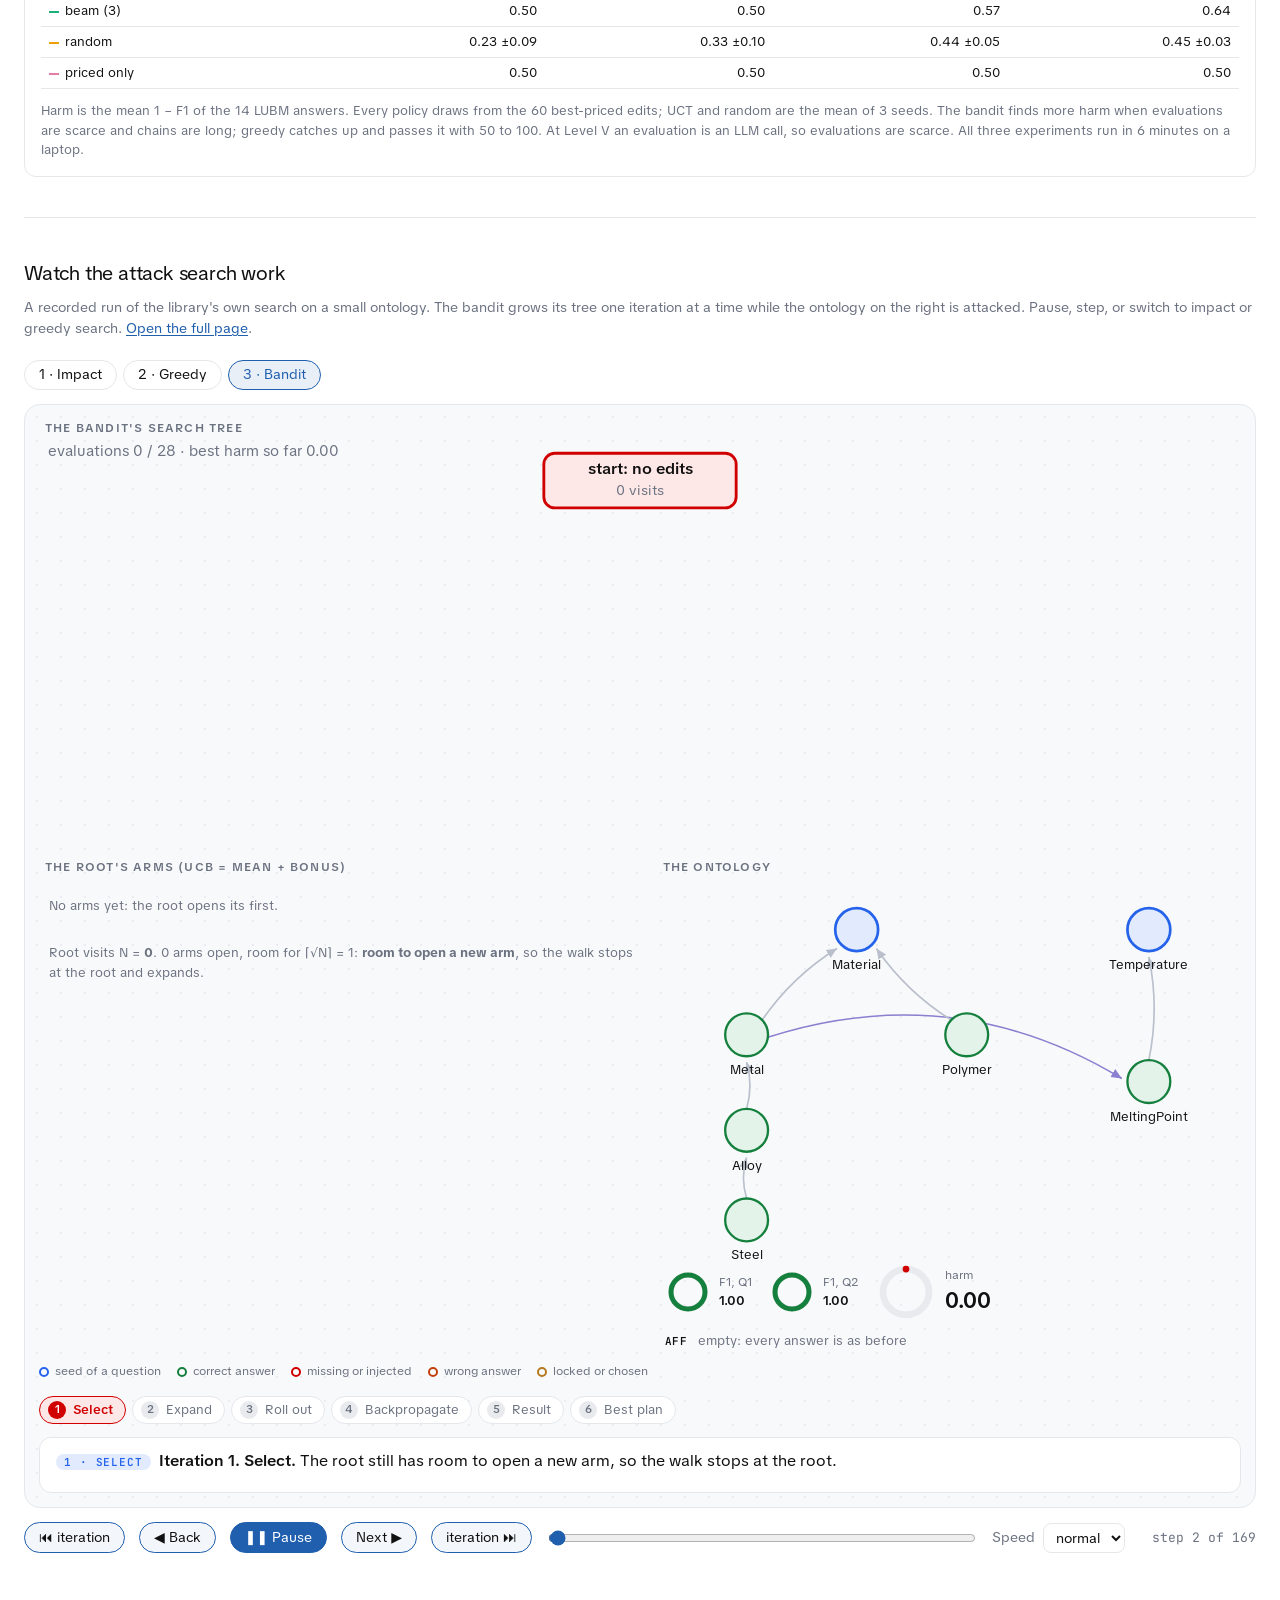
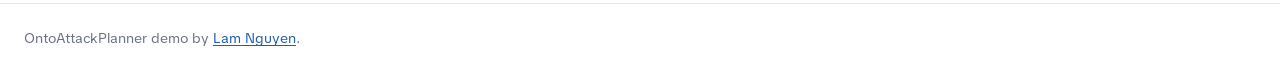
==== commit a35f27bc: "Rename the demo to OntoAttackPlanner and point it at the new URL." ====
--- a/index.html
+++ b/index.html
@@ -8,7 +8,7 @@
 <link href="https://fonts.googleapis.com/css2?family=TikTok+Sans:wght@400;500;600;700&family=JetBrains+Mono:wght@400;500&display=swap" rel="stylesheet">
 <link rel="icon" href="favicon.svg" type="image/svg+xml">
 <link rel="stylesheet" href="style.css?v=41a40bd6">
-<title>OntoAttack demo</title>
+<title>OntoAttackPlanner demo</title>
 </head>
 <body>
 <a class="skip" href="#content">Skip to content</a>
@@ -26,14 +26,14 @@
 @media (prefers-color-scheme: dark) { .dsh { --dsh-acc: #6ea8ff; } }
 </style>
 <header class="dsh">
-  <a class="dsh-logo" href="index.html"><span class="dsh-mark">O</span><span>OntoAttack</span></a>
+  <a class="dsh-logo" href="index.html"><span class="dsh-mark">O</span><span>OntoAttackPlanner</span></a>
   <nav class="dsh-nav" aria-label="Demos"><a href="index.html" aria-current="page">Overview</a><a href="playground.html">Playground</a><a href="showcase.html">Showcase</a><a href="leaderboard.html">Leaderboard</a></nav>
 </header>
 <main class="wrap" id="content" style="max-width:1280px">
 <section class="hero">
   <div>
     <h1>Planning the most harmful attack on ontology-grounded agents</h1>
-    <p class="lede">OntoAttack plans attacks on ontology-grounded agents: under a budget of edits and evaluations, and at every level of attacker knowledge, it finds the chain of ontology edits that hurts the agent&#x27;s answers most. The knowledge graph is never touched.</p>
+    <p class="lede">OntoAttackPlanner plans attacks on ontology-grounded agents: under a budget of edits and evaluations, and at every level of attacker knowledge, it finds the chain of ontology edits that hurts the agent&#x27;s answers most. The knowledge graph is never touched.</p>
   </div>
   <div class="demo-card" id="demo">
     <div class="head"><h3>Attack search</h3><span class="tag">recorded <b>experiment results</b></span></div>
@@ -115,6 +115,6 @@
 <script src="kgattack.js?v=7ac27606"></script>
 <script>/* Load the replay fresh: a cached page must never run an old one. */ fetch("walkthrough.js", { cache: "no-cache" }).then((r) => r.text()).then((t) => { const s = document.createElement("script"); s.textContent = t; document.body.append(s); });</script>
 </main>
-<footer class="site">OntoAttack demo by <a href="https://lamng3.com/">Lam Nguyen</a>.</footer>
+<footer class="site">OntoAttackPlanner demo by <a href="https://lamng3.com/">Lam Nguyen</a>.</footer>
 </body>
 </html>
